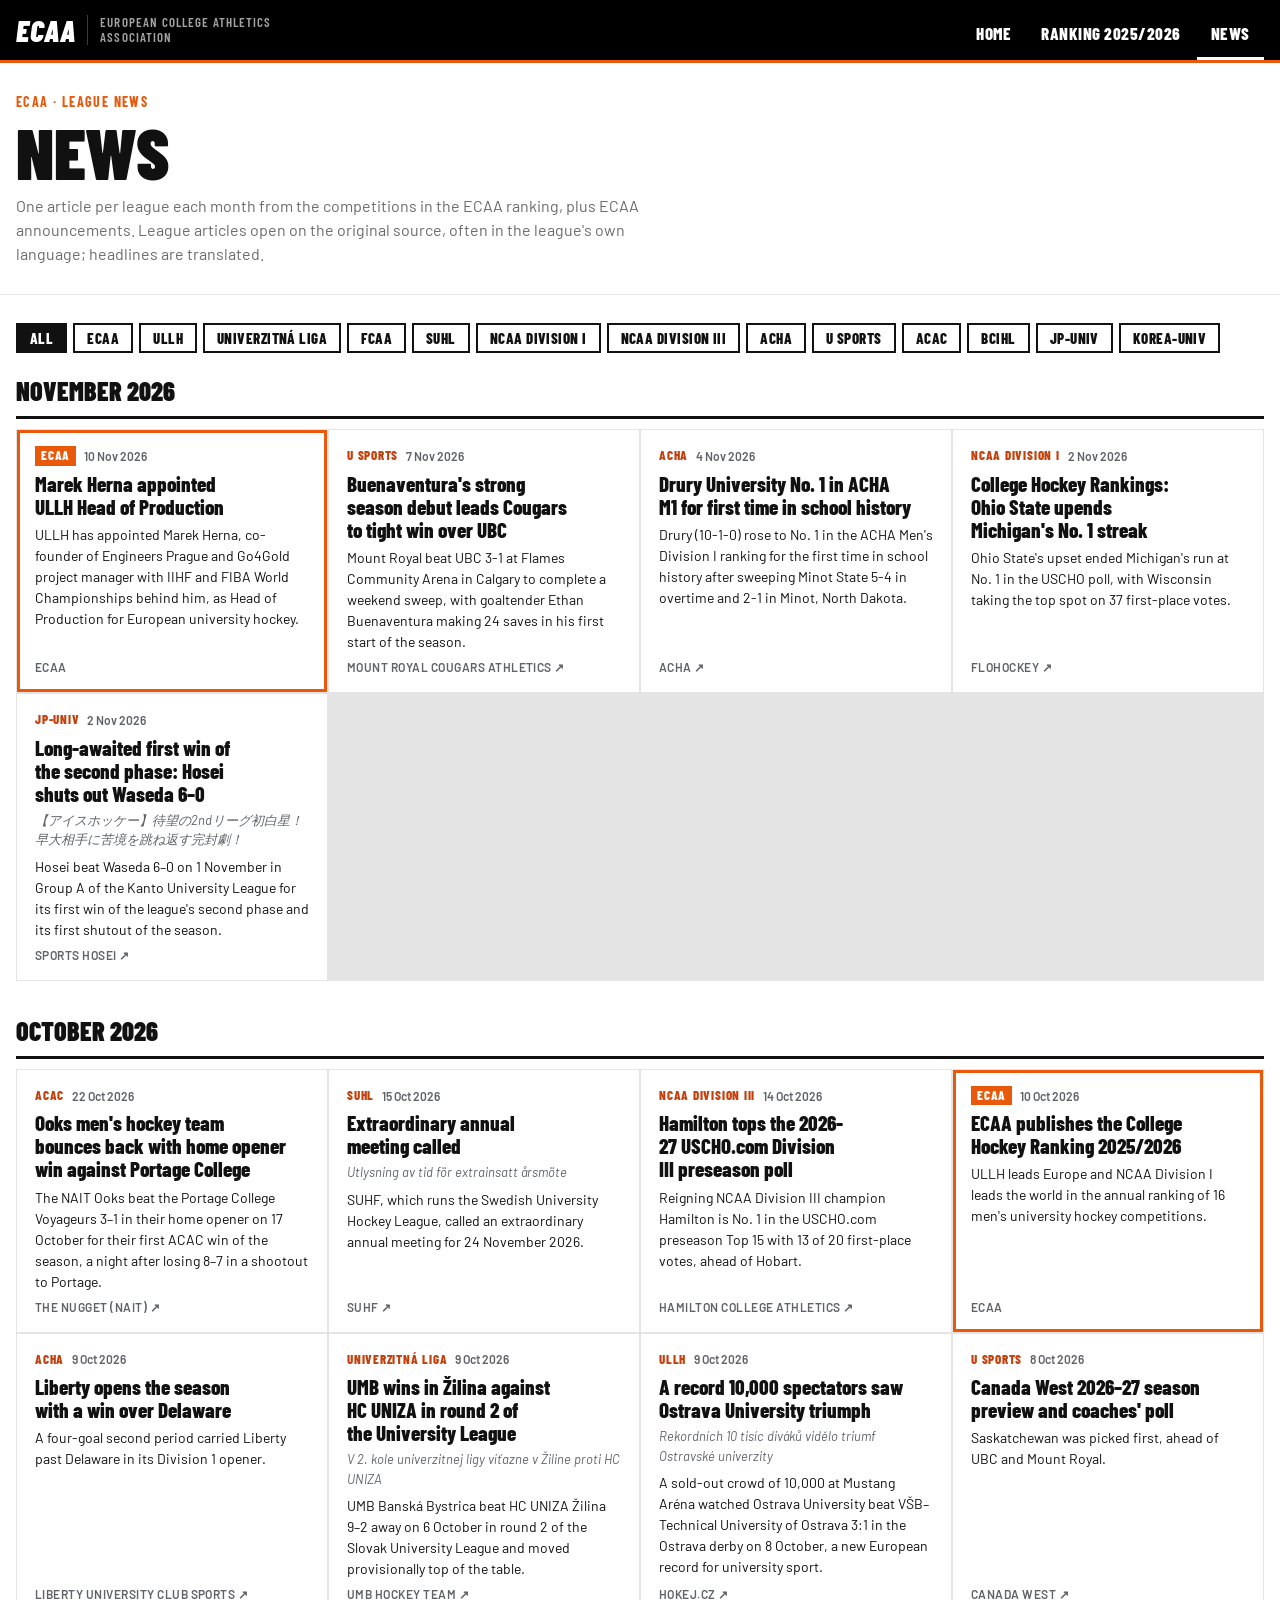
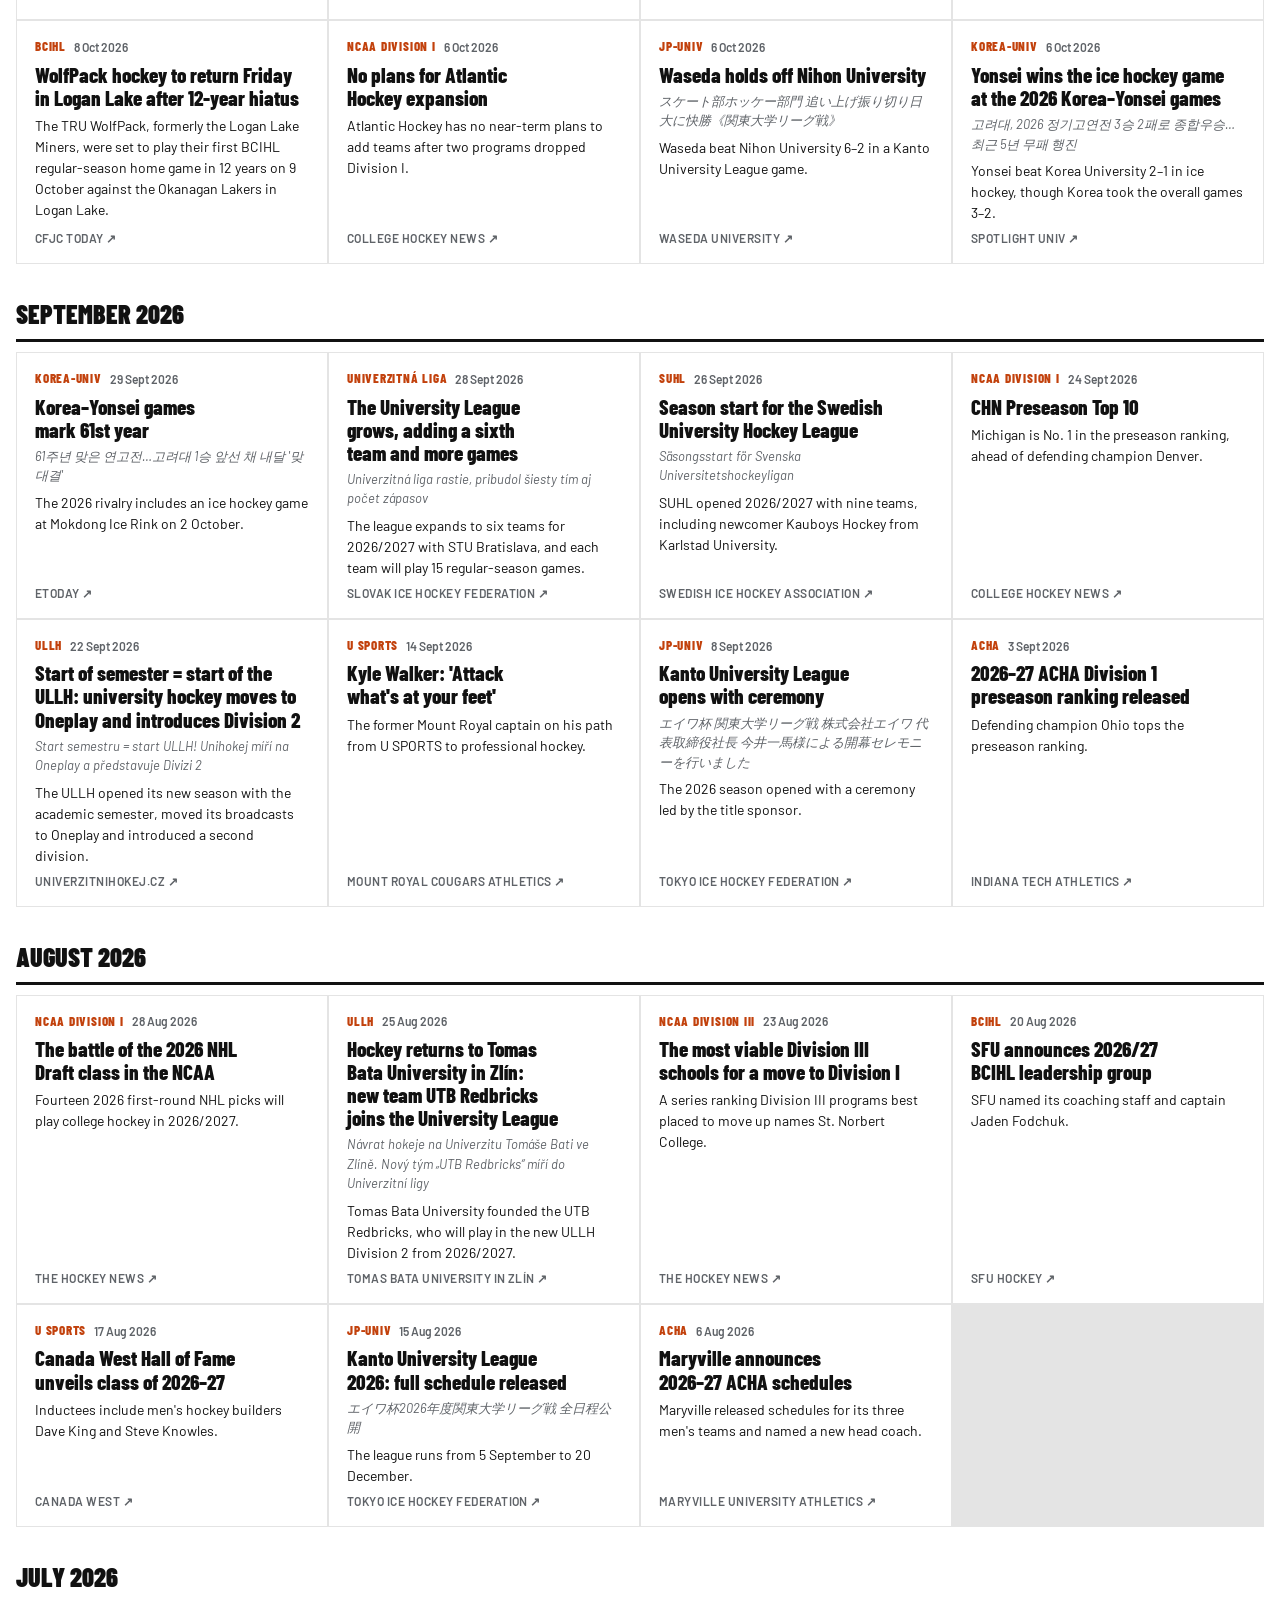
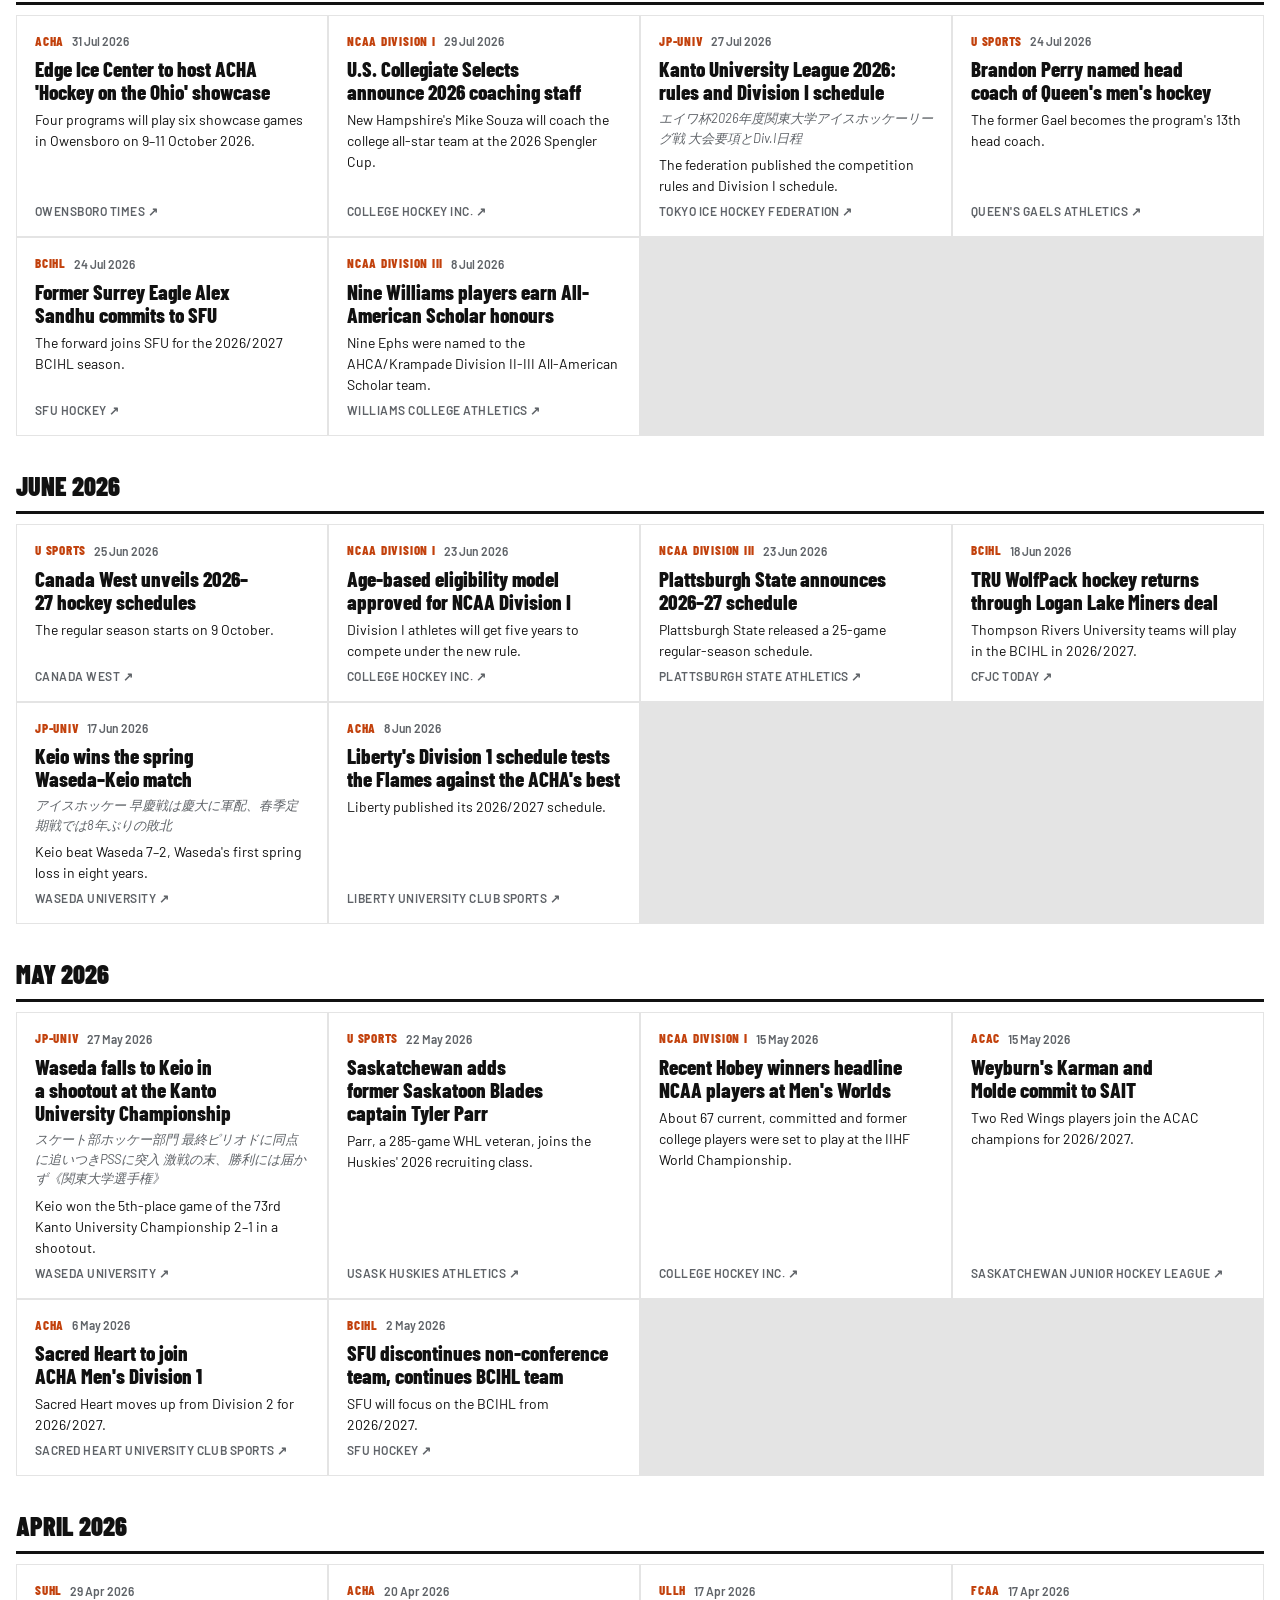
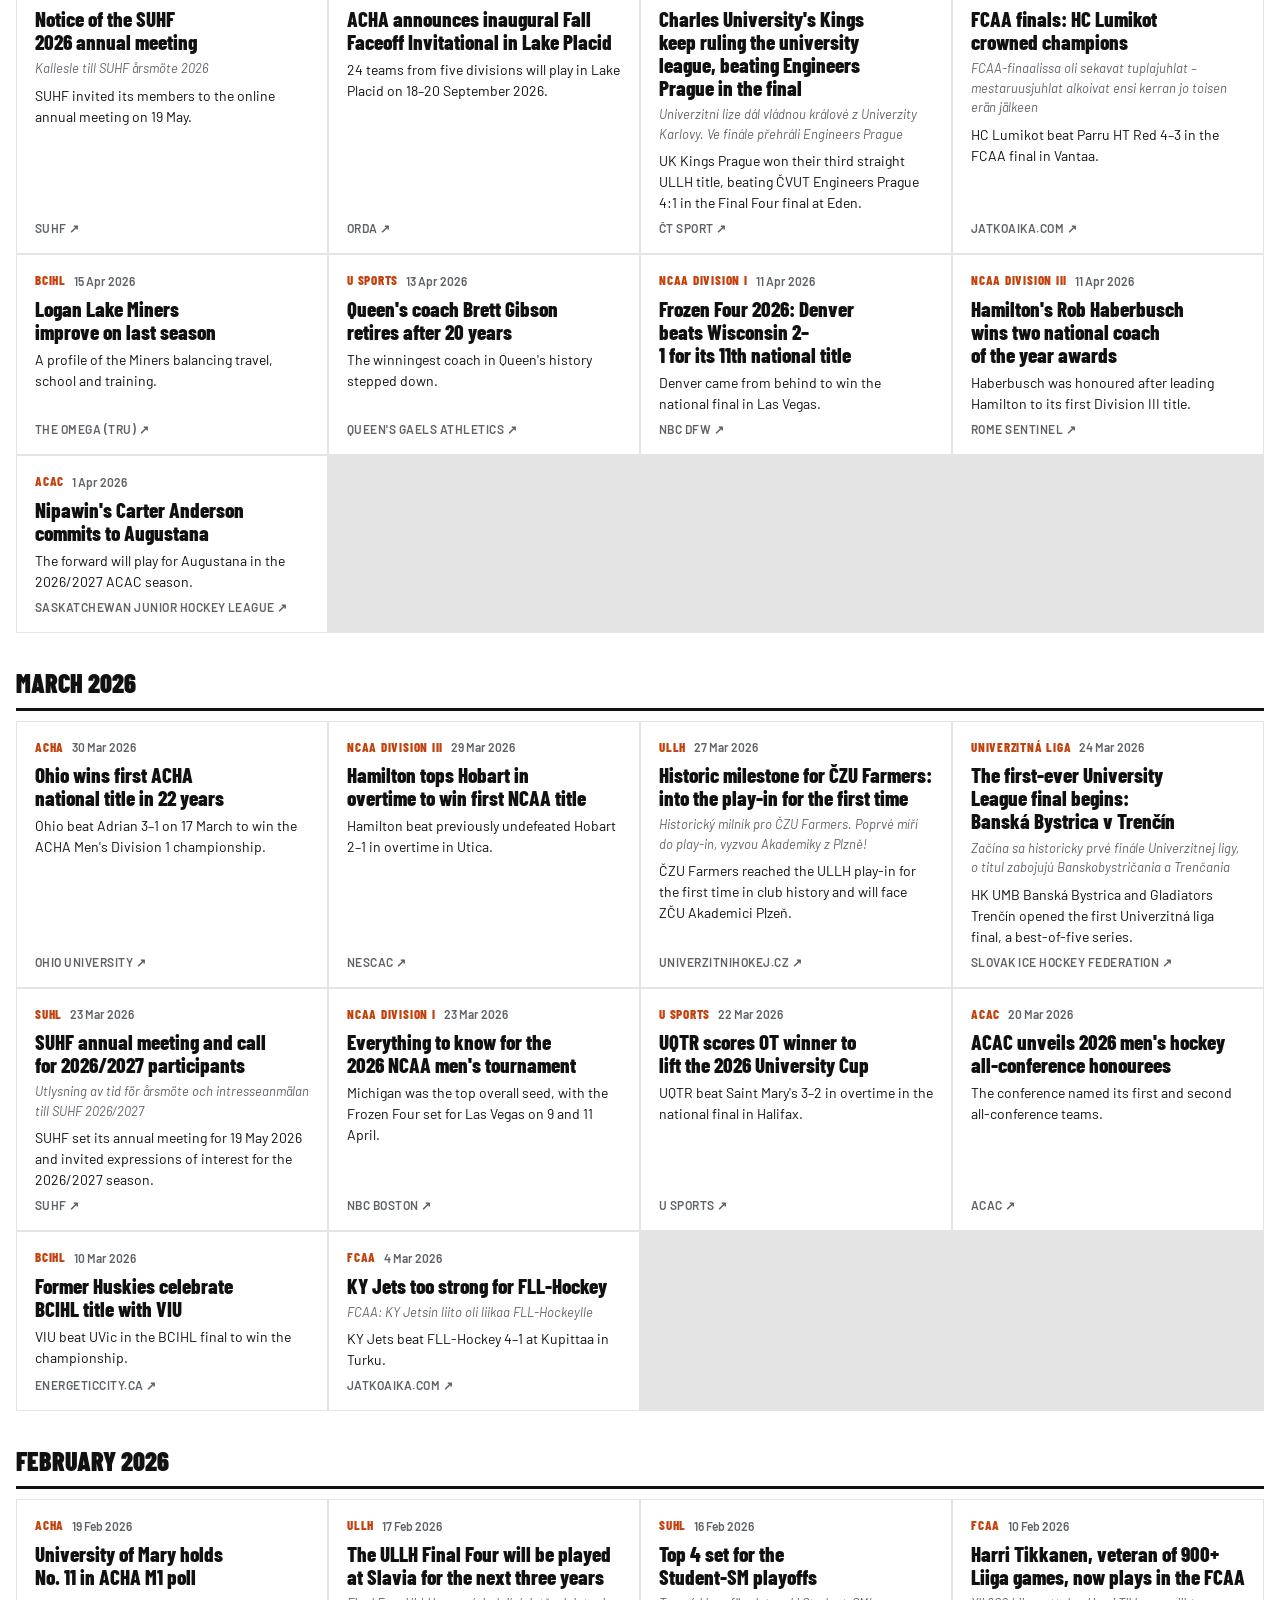
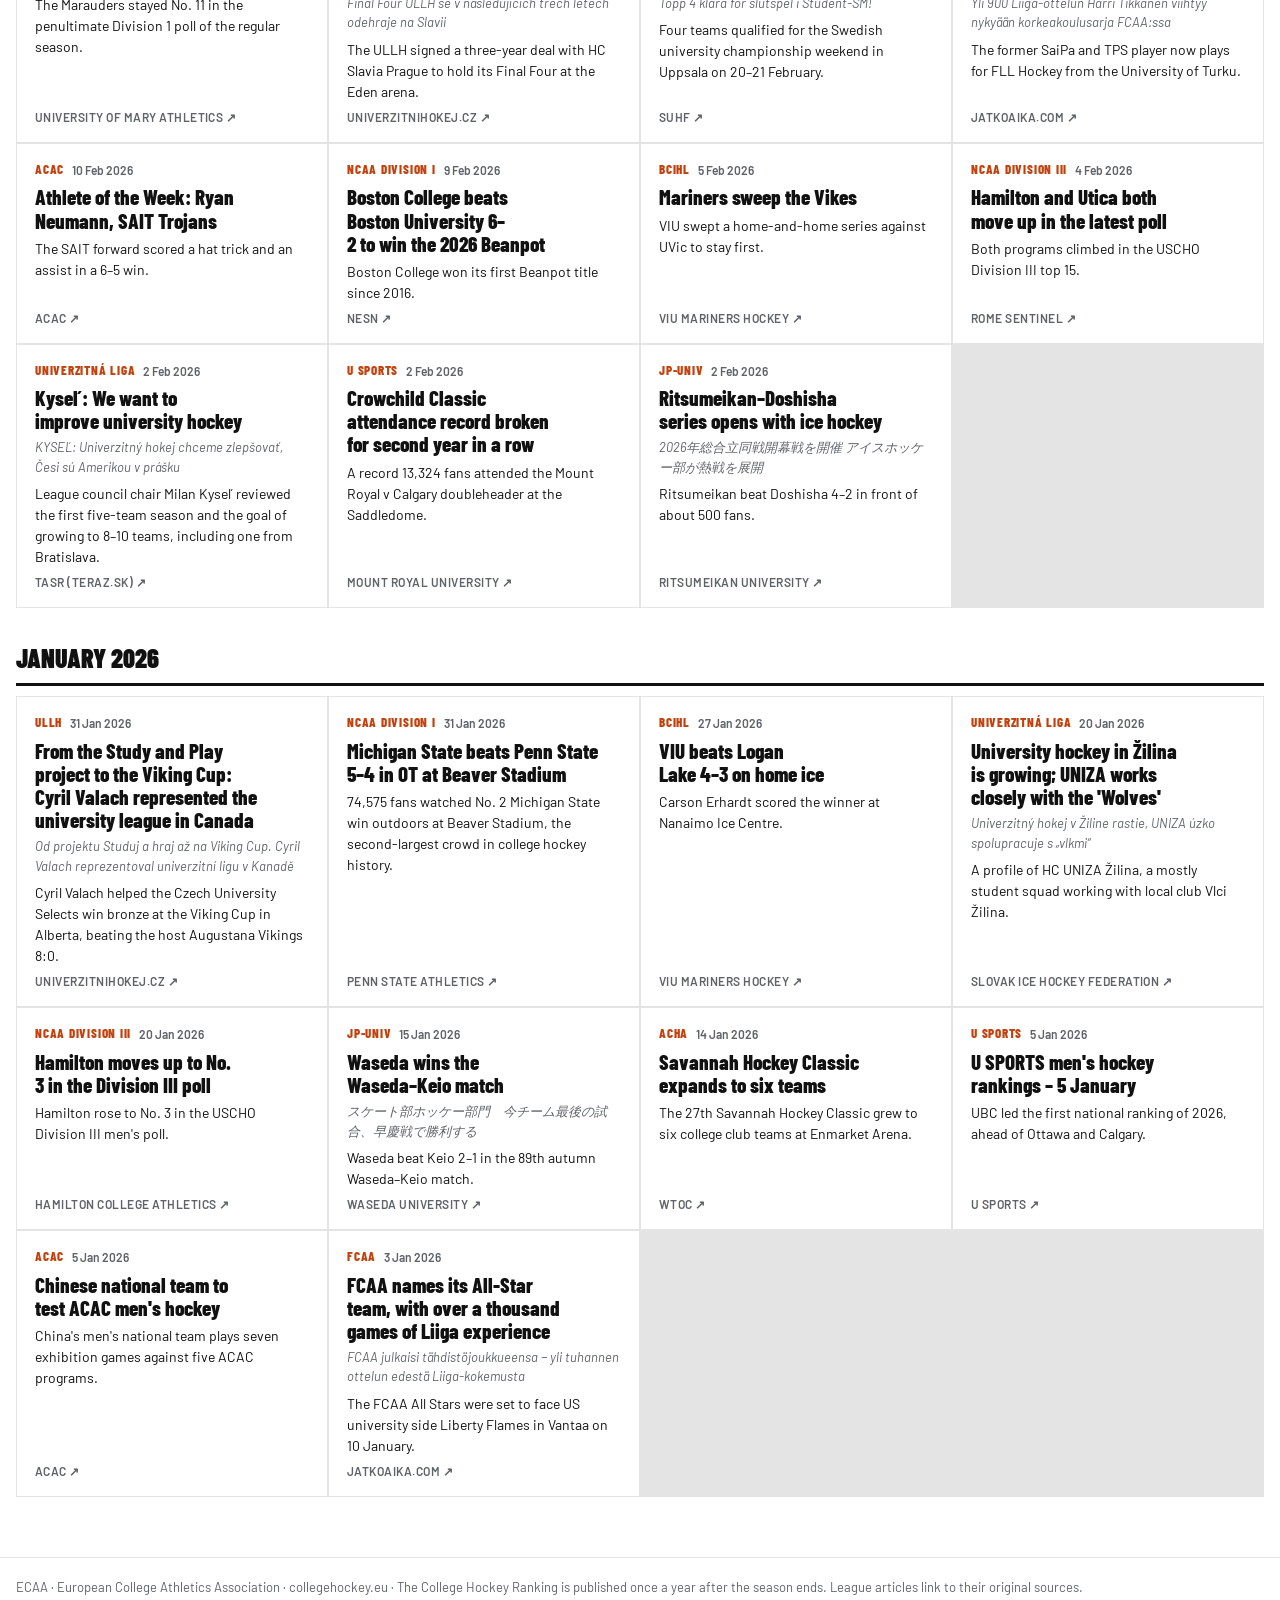
==== news/index.html @ a3e4ba49 "Herna article: career and projects from his portfolio Co-Authored-By: Claude Opus 5.5 <noreply@anthr" ====
<!doctype html>
<html lang="en">
<head>
<meta charset="utf-8">
<meta name="viewport" content="width=device-width, initial-scale=1, viewport-fit=cover">
<title>News – ECAA</title>
<meta name="description" content="News from men's university ice hockey leagues around the world and announcements from ECAA.">
<meta property="og:title" content="News – ECAA">
<meta property="og:description" content="News from men's university ice hockey leagues around the world and announcements from ECAA.">
<meta property="og:type" content="website">
<meta property="og:site_name" content="ECAA – European College Athletics Association">
<link rel="preconnect" href="https://fonts.googleapis.com">
<link rel="preconnect" href="https://fonts.gstatic.com" crossorigin>
<link rel="stylesheet" href="https://fonts.googleapis.com/css2?family=Barlow+Condensed:wght@500;600;700;800;900&family=Barlow:wght@400;500;600;700&display=swap">
<link rel="stylesheet" href="../assets/styles.css?v=20261110j">
</head>
<body>
<div class="sitebar">
  <div class="wrap topbar">
      <a class="brand" href="../"><b>ECAA</b><span>European College Athletics Association</span></a>
      <nav class="main" aria-label="Main"><a href="../">Home</a><a href="../ranking/2025-2026/">Ranking 2025/2026</a><a href="../news/" aria-current="page">News</a></nav>
    </div>
</div>
<header class="board">
  <div class="wrap">
    <div class="hero">
      <div class="eyebrow">ECAA · League news</div>
      <h1>News</h1>
      <p class="lede">One article per league each month from the competitions in the ECAA ranking, plus ECAA announcements. League articles open on the original source, often in the league's own language; headlines are translated.</p>
    </div>
  </div>
</header>
<main class="wrap">
  <section aria-label="News feed">
    <div class="chips" id="chips" role="group" aria-label="Filter by league"></div>
    <div id="feed" data-group="month" data-base="../"></div>
  </section>
</main>
<footer class="wrap">ECAA · European College Athletics Association · collegehockey.eu · The College Hockey Ranking is published once a year after the season ends. League articles link to their original sources.</footer>

<script src="../data/news.js?v=20261110j"></script>
<script src="../assets/news.js?v=20261110j"></script>
</body>
</html>
---- assets/styles.css ----
/* White site (light only, by choice). Layout: pro-league sports site — black top bar, white title band and page, standings-style tables, sharp edges.
   ECAA identity: black, white and one accent (orange). */
:root{
  --page:#ffffff; --surface:#ffffff; --ink:#111111; --muted:#5f6368; --line:#e4e4e4; --line-strong:#111111;
  --bar:#000000; --bar-ink:#ffffff; --band:#ffffff; --band-ink:#111111; --band-muted:#6b6b6b;
  --tile:#111111; --tile-ink:#ffffff; --tile-muted:#a3a3a3; --brand-muted:#a3a3a3;
  --head:#f3f3f3; --accent:#e8590c; --accent-ink:#ffffff; --accent-text:#c2410c;
  --orange:#e8590c; --orange-ink:#ffffff;
  --gold:#b8860b; --silver:#7c8590; --bronze:#9a5b2c; --miss:#b42318;
  --est-bg:#fff1e6; --est-ink:#9a3412;
  --f-display:"Barlow Condensed","Arial Narrow",Arial,sans-serif;
  --f-body:"Barlow","Helvetica Neue",Arial,sans-serif;
  color-scheme:light;
}

*{box-sizing:border-box}
html{-webkit-text-size-adjust:100%}
body{margin:0;background:var(--page);color:var(--ink);font-family:var(--f-body);font-size:16px;line-height:1.5}
img{max-width:100%}
[hidden]{display:none!important}
a{color:var(--accent-text)}
.wrap{max-width:1280px;margin:0 auto;padding-inline:16px}
a:focus-visible,.tab:focus-visible,button:focus-visible,summary:focus-visible{outline:3px solid var(--accent);outline-offset:2px}

/* Top bar */
.sitebar{background:var(--bar);color:var(--bar-ink);position:sticky;top:env(safe-area-inset-top,0px);z-index:10;border-bottom:3px solid var(--accent)}
.topbar{display:flex;justify-content:space-between;align-items:center;gap:8px 24px;flex-wrap:wrap;min-height:60px;padding-block:8px}
.brand{color:var(--bar-ink);text-decoration:none;display:flex;align-items:center;gap:12px}
.brand b{font-family:var(--f-display);font-weight:900;font-size:30px;letter-spacing:.02em;line-height:1;font-style:italic}
.brand span{font-family:var(--f-display);font-weight:600;font-size:13px;letter-spacing:.08em;text-transform:uppercase;color:var(--brand-muted);border-left:1px solid #3a3a3a;padding-left:12px;line-height:1.15;max-width:200px}
nav.main{display:flex;gap:2px;flex-wrap:wrap}
nav.main a{color:var(--bar-ink);text-decoration:none;font-family:var(--f-display);font-weight:800;font-size:17px;text-transform:uppercase;letter-spacing:.03em;padding:10px 14px;border-bottom:3px solid transparent;margin-bottom:-11px}
nav.main a:hover{color:var(--accent)}
nav.main a[aria-current="page"]{border-bottom-color:var(--bar-ink)}

/* Title band */
header.board{background:var(--band);color:var(--band-ink);border-bottom:1px solid var(--line)}
.hero{padding-block:28px 0}
.eyebrow{font-family:var(--f-display);font-weight:700;font-size:14px;letter-spacing:.1em;text-transform:uppercase;color:var(--accent)}
h1{font-family:var(--f-display);font-weight:900;font-size:clamp(38px,6.5vw,72px);line-height:.92;margin:6px 0 10px;text-transform:uppercase;letter-spacing:-.005em;text-wrap:balance}
h1 .season{color:var(--band-muted)}
.lede{max-width:70ch;color:var(--band-muted);margin:0 0 22px;font-size:16px}
.hero > .lede:last-child{margin-bottom:28px}
.tabs{display:flex;gap:0;flex-wrap:wrap;margin-top:4px}
.tab{font-family:var(--f-display);font-weight:800;font-size:18px;text-transform:uppercase;letter-spacing:.04em;background:transparent;color:var(--band-muted);border:0;padding:12px 22px;cursor:pointer;border-bottom:4px solid transparent}
.tab:hover{color:var(--band-ink)}
.tab[aria-selected="true"]{color:var(--band-ink);border-bottom-color:var(--accent)}

main{padding-block:28px 60px;display:grid;gap:40px}
main > *{min-width:0}
h2{font-family:var(--f-display);font-weight:900;font-size:28px;text-transform:uppercase;margin:0 0 12px;letter-spacing:.01em;line-height:1}
.sec-head{display:flex;justify-content:space-between;align-items:baseline;gap:12px;flex-wrap:wrap;margin-bottom:12px;border-bottom:3px solid var(--line-strong);padding-bottom:8px}
.sec-head h2{margin:0}
.more{font-family:var(--f-display);font-weight:800;text-transform:uppercase;letter-spacing:.04em;font-size:15px;text-decoration:none;color:var(--ink)}
.more:hover{color:var(--accent-text)}

/* Leaders (stat-leader tiles) */
.leaders{display:grid;grid-template-columns:repeat(auto-fit,minmax(260px,1fr));gap:16px}
.leader{background:var(--surface);border:1px solid var(--line);padding:18px 20px;min-width:0;position:relative}
.leader::before{content:"";position:absolute;left:0;top:0;bottom:0;width:6px;background:var(--accent)}
.leader .wl{font-family:var(--f-display);font-weight:800;font-size:14px;letter-spacing:.08em;text-transform:uppercase;color:var(--muted)}
.leader .wn{font-family:var(--f-display);font-weight:900;font-size:clamp(34px,5vw,48px);text-transform:uppercase;line-height:1;margin-top:6px}
.leader .ws{color:var(--muted);margin-top:4px;font-weight:500}
.leader .ws b{font-family:var(--f-display);font-weight:900;font-size:26px;color:var(--ink)}
.leader ol{margin:12px 0 0;padding:10px 0 0 20px;border-top:1px solid var(--line);color:var(--muted);font-size:14px;font-weight:500}
.leader ol b{color:var(--ink);font-weight:700}

/* Records */
.records{display:grid;grid-template-columns:repeat(auto-fit,minmax(280px,1fr));gap:2px}
.record{background:var(--tile);color:var(--tile-ink);padding:20px 22px;min-width:0;border-top:6px solid var(--accent)}
.record.world{border-top-color:var(--tile)}
.record .wl{font-family:var(--f-display);font-weight:800;font-size:14px;letter-spacing:.08em;text-transform:uppercase;color:var(--tile-muted)}
.record .num{display:flex;flex-wrap:wrap;align-items:baseline;gap:0 10px;font-family:var(--f-display);font-weight:900;font-size:clamp(52px,8vw,76px);line-height:.95;margin:6px 0 8px;font-variant-numeric:tabular-nums}
.record .num small{font-size:.32em;font-weight:800;letter-spacing:.06em;text-transform:uppercase;color:var(--tile-muted)}
.record p{margin:0;font-size:15px}
.record .src{font-size:13px;color:var(--tile-muted);margin-top:10px}
.record .src a{color:var(--tile-ink)}

/* Standings table */
.scroll{overflow-x:auto;background:var(--surface);border:1px solid var(--line)}
table{border-collapse:collapse;width:100%;font-variant-numeric:tabular-nums}
th,td{padding:11px 12px;text-align:left;border-bottom:1px solid var(--line);vertical-align:middle;white-space:nowrap}
thead th{background:var(--head);font-family:var(--f-display);font-size:13px;letter-spacing:.06em;text-transform:uppercase;color:var(--ink);font-weight:800;border-bottom:2px solid var(--line-strong)}
tbody tr:hover{background:var(--head)}
tr:last-child td{border-bottom:0}
.rank{font-family:var(--f-display);font-weight:900;font-size:24px;width:52px;text-align:center}
.r1,.r2,.r3{color:var(--ink)}
tbody tr:first-child .rank{color:var(--accent-text)}
.lg{font-weight:700;font-size:16px}
.ct{color:var(--muted);font-size:13px}
.total{min-width:90px}
.tot-row{display:flex;align-items:center;gap:10px}
.tot-num{font-family:var(--f-display);font-weight:900;font-size:24px;min-width:48px}
.bar{display:none}
.sub{font-size:14px;text-align:right;font-weight:600}
.sub small{display:block;color:var(--muted);font-size:12px;font-weight:500}
.est{color:var(--est-ink);background:var(--est-bg);padding:0 3px;margin-right:2px;font-weight:700}
.miss{color:var(--miss);font-weight:700}
.foot{color:var(--muted);font-size:13px;margin:10px 0 0;max-width:90ch}

/* Methodology */
.method{display:grid;grid-template-columns:repeat(auto-fit,minmax(260px,1fr));gap:24px}
.method > div{min-width:0}
.method p{max-width:65ch;margin-top:0}
.crit{list-style:none;padding:0;margin:0;display:grid}
.crit li{display:flex;justify-content:space-between;gap:12px;border-bottom:1px solid var(--line);padding:8px 0;font-weight:600}
.crit b{font-family:var(--f-display);font-weight:900;font-size:18px}
.scale{list-style:none;padding:0;margin:0;display:grid;gap:6px}
.scale li{display:grid;grid-template-columns:28px 1fr;gap:8px}
.scale span{font-family:var(--f-display);font-weight:900;font-size:20px;color:var(--accent-text)}
.srcs{display:grid;grid-template-columns:repeat(auto-fit,minmax(320px,1fr));gap:2px;background:var(--line);border:1px solid var(--line)}
details.src{background:var(--surface);padding:12px 14px;min-width:0}
details.src summary{cursor:pointer;font-family:var(--f-display);font-weight:800;font-size:18px;text-transform:uppercase}
details.src summary span{color:var(--muted);font-family:var(--f-body);font-weight:500;font-size:13px;text-transform:none}
details.src p{font-size:14px;margin:8px 0;overflow-wrap:anywhere}
details.src ul{font-size:13px;margin:6px 0 0;padding-left:18px;overflow-wrap:anywhere}

/* News cards (news page) */
.chips{display:flex;gap:6px;flex-wrap:wrap;margin-bottom:18px}
.chip{font-family:var(--f-display);font-size:15px;font-weight:800;text-transform:uppercase;letter-spacing:.03em;border:2px solid var(--line-strong);background:var(--surface);color:var(--ink);padding:4px 12px;cursor:pointer}
.chip[aria-pressed="true"]{background:var(--line-strong);color:var(--surface)}
.feed{display:grid;grid-template-columns:repeat(auto-fill,minmax(300px,1fr));gap:2px;background:var(--line);border:1px solid var(--line)}
.item{background:var(--surface);padding:16px 18px;display:flex;flex-direction:column;gap:6px;min-width:0}
.item.ecaa{box-shadow:inset 0 0 0 3px var(--orange)}
.meta{display:flex;gap:8px;align-items:center;flex-wrap:wrap;font-size:12px;color:var(--muted);font-weight:600}
.tag{font-family:var(--f-display);font-weight:800;font-size:13px;letter-spacing:.06em;text-transform:uppercase;color:var(--accent-text)}
.item.ecaa .tag{background:var(--orange);color:var(--orange-ink);padding:0 6px}
.item h3{font-family:var(--f-display);font-weight:800;font-size:21px;line-height:1.1;margin:0;text-wrap:balance}
.item h3 a{color:var(--ink);text-decoration:none}
.item h3 a:hover{text-decoration:underline}
.item .orig{font-size:13px;color:var(--muted);font-style:italic;margin:0;overflow-wrap:anywhere}
.item p{margin:0;font-size:14px}
.item .srcname{font-size:12px;color:var(--muted);margin-top:auto;font-weight:600;text-transform:uppercase;letter-spacing:.04em}
.month{font-family:var(--f-display);font-weight:900;font-size:26px;text-transform:uppercase;margin:30px 0 10px;border-bottom:3px solid var(--line-strong);padding-bottom:6px}
.month:first-of-type{margin-top:0}
.empty{color:var(--muted)}

/* Home layout: news sidebar left, ranking main */
.layout{display:grid;grid-template-columns:300px minmax(0,1fr);grid-template-areas:"side main";gap:36px;padding-block:28px 60px}
.layout > main{grid-area:main;padding-block:0;align-content:start}
.layout > .sidebar{grid-area:side;min-width:0;align-self:start;position:sticky;top:80px;max-height:calc(100vh - 96px);overflow-y:auto;padding-right:6px}
.layout th,.layout td{padding:10px 8px}
.sidebar h2{font-size:24px}
.featured{display:grid;gap:8px;background:var(--orange);color:var(--orange-ink);text-decoration:none;padding:18px 18px 16px;margin-bottom:26px}
.featured .fimg{display:block;width:calc(100% + 36px);margin:-18px -18px 6px;aspect-ratio:4/3;object-fit:cover;object-position:50% 30%;max-width:none}
.featured .fph{display:grid;place-items:center;background:#111;color:var(--orange);font-family:var(--f-display);font-weight:900;font-size:110px;line-height:1;letter-spacing:-.02em}
.featured .wl{font-family:var(--f-display);font-weight:800;font-size:13px;letter-spacing:.1em;text-transform:uppercase}
.featured .ft{font-family:var(--f-display);font-weight:900;font-size:30px;line-height:.98;text-transform:uppercase;text-wrap:balance}
.featured .fs{font-size:14px;font-weight:500}
.featured .fr{font-family:var(--f-display);font-weight:800;font-size:16px;text-transform:uppercase;letter-spacing:.04em;margin-top:4px}
.featured:hover .fr{text-decoration:underline}
.newslist{list-style:none;margin:0;padding:0;display:grid}
.newslist li{display:grid;gap:3px;padding:12px 0;border-bottom:1px solid var(--line)}
.newslist li:first-child{padding-top:2px}
.newslist .meta{order:-1}
.newslist a{color:var(--ink);text-decoration:none;font-family:var(--f-display);font-weight:800;font-size:19px;line-height:1.1}
.newslist a:hover{text-decoration:underline}
@media (max-width:900px){
  .layout{grid-template-columns:minmax(0,1fr);grid-template-areas:"main" "side"}
  .layout > .sidebar{position:static;max-height:none;overflow:visible;padding-right:0}
  .brand span{display:none}
}

/* Article */
.post-photo{margin:22px 0 8px}
.post-photo img{display:block;width:100%;max-width:520px;height:auto}
.post-photo figcaption{font-size:13px;color:var(--muted);margin-top:6px;font-weight:600}
article.post{max-width:72ch}
article.post h2{font-size:28px;margin-top:30px;border-bottom:3px solid var(--line-strong);padding-bottom:6px}
article.post p,article.post li{font-size:18px;line-height:1.6}
article.post .scroll{margin:10px 0}
article.post td.sub b{font-family:var(--f-display);font-weight:900;font-size:20px}
.byline{color:var(--muted);font-size:14px;font-weight:600;text-transform:uppercase;letter-spacing:.06em}

footer{color:var(--muted);font-size:13px;padding-block:20px 40px;border-top:1px solid var(--line)}
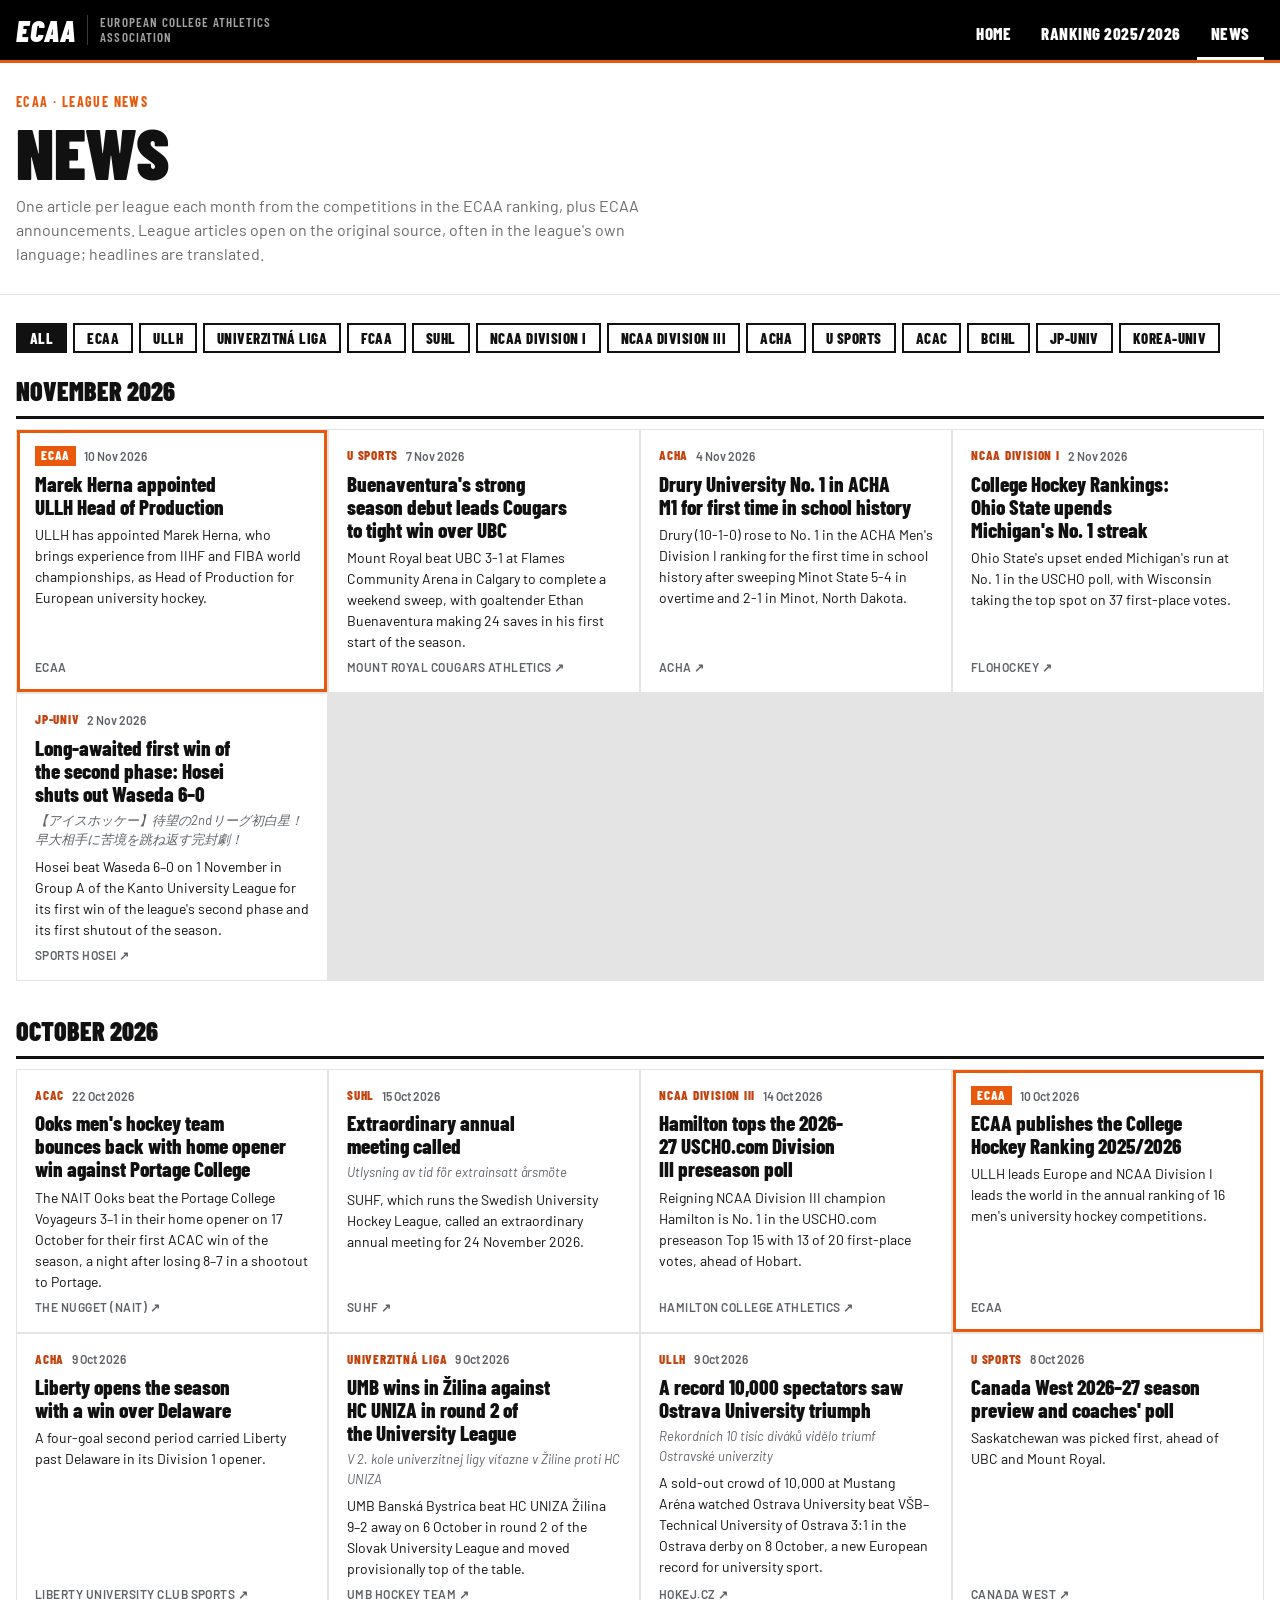
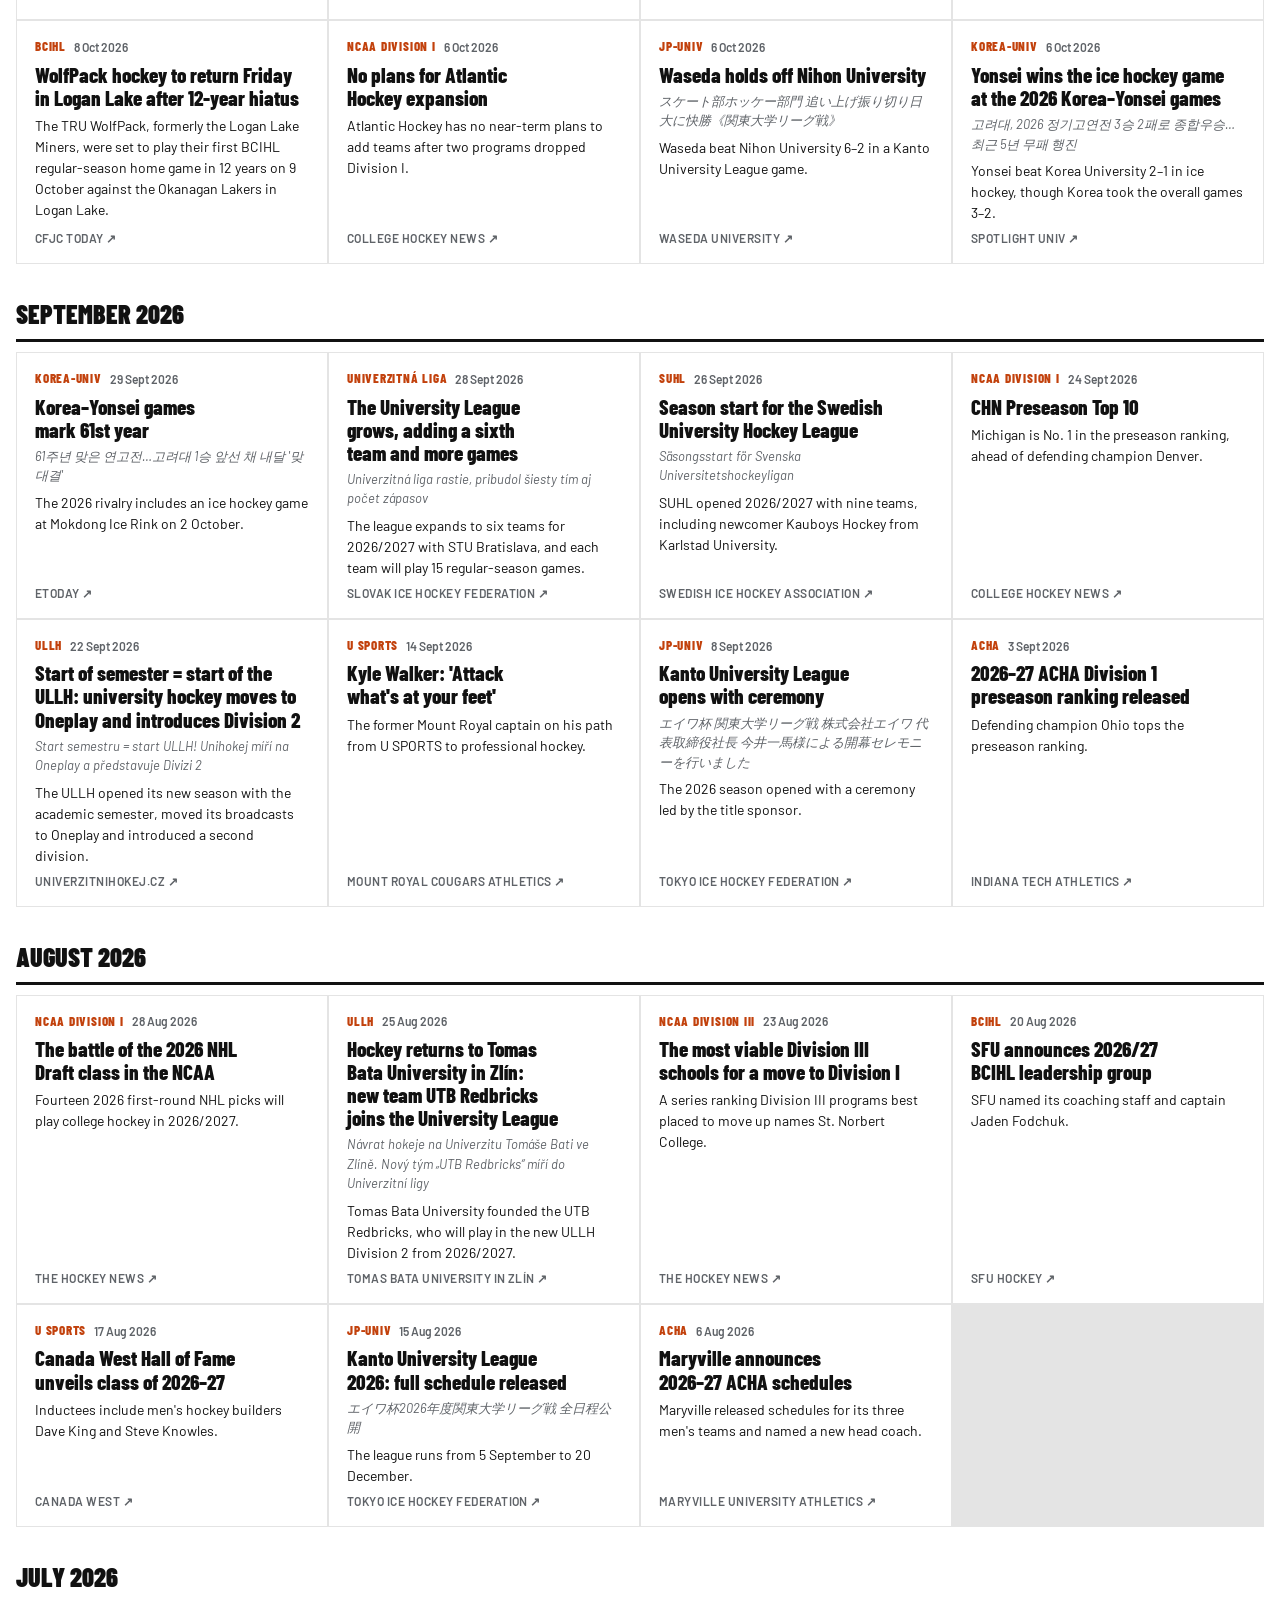
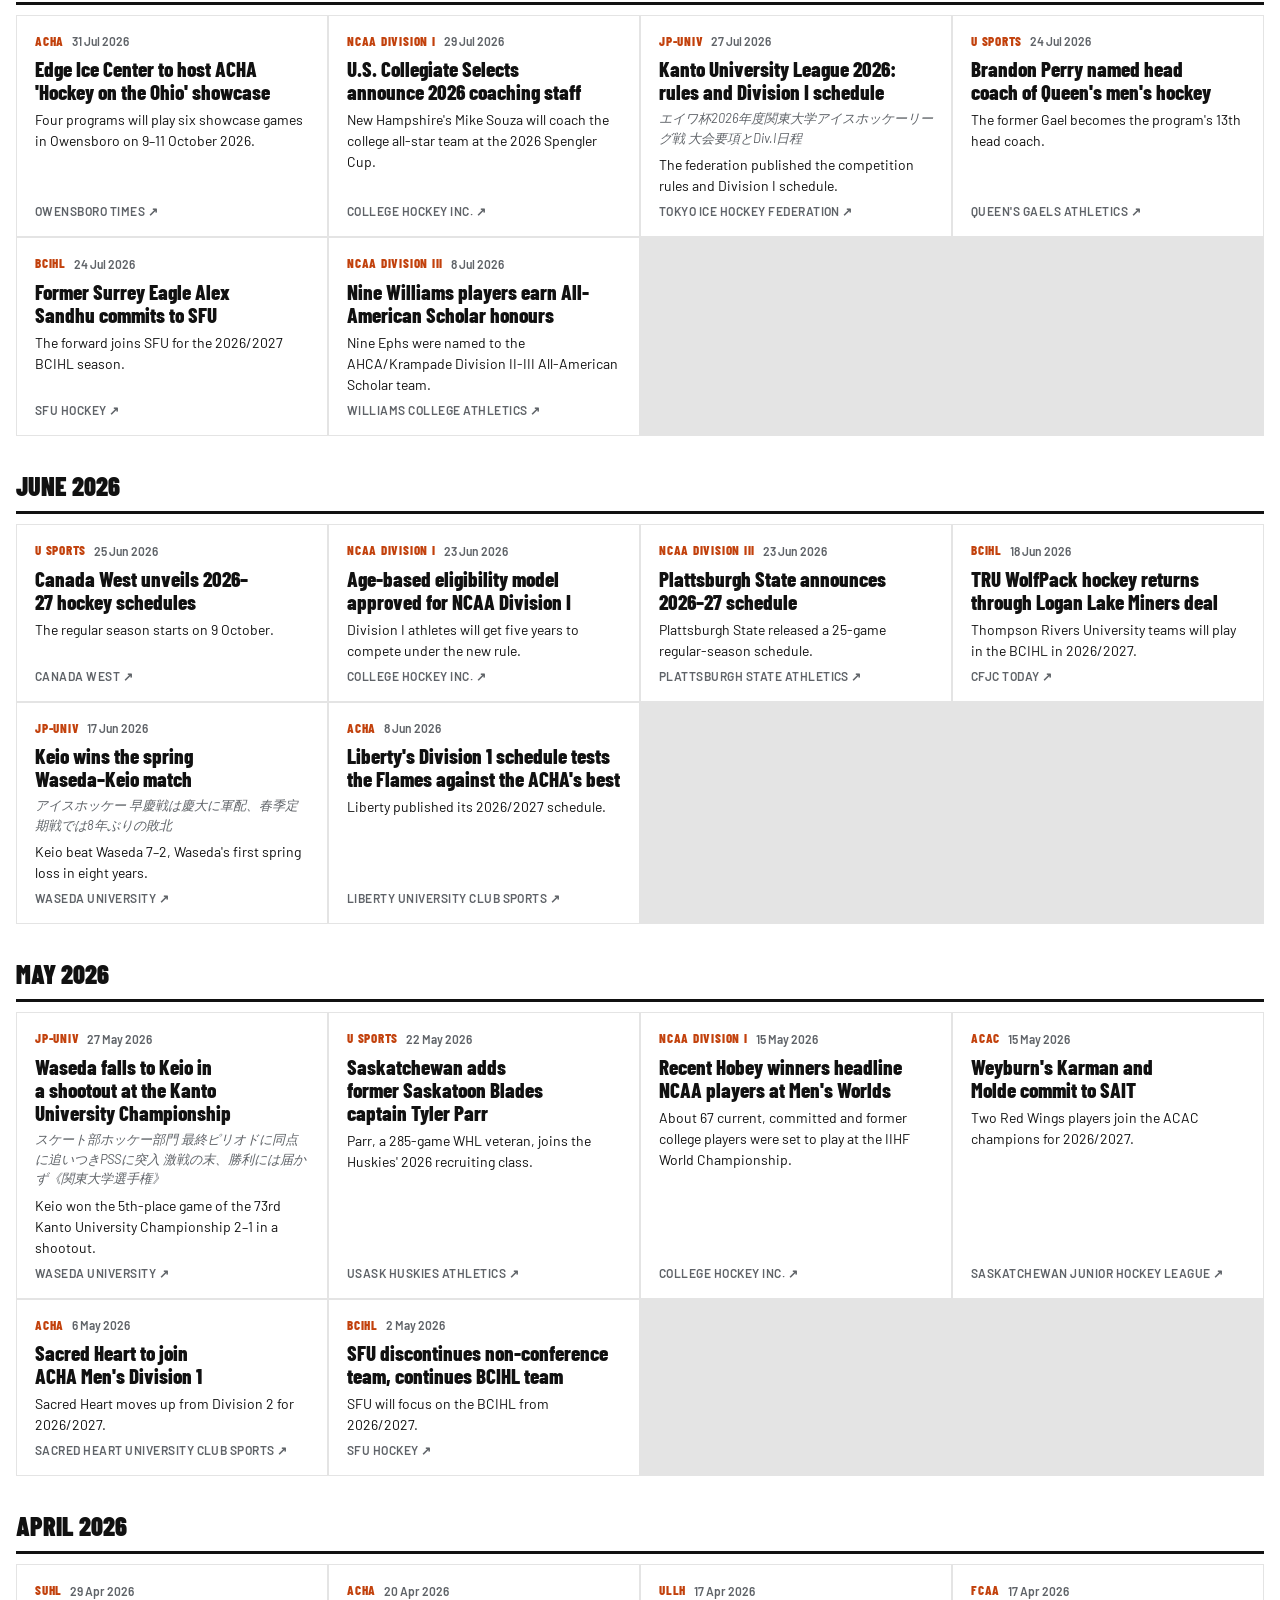
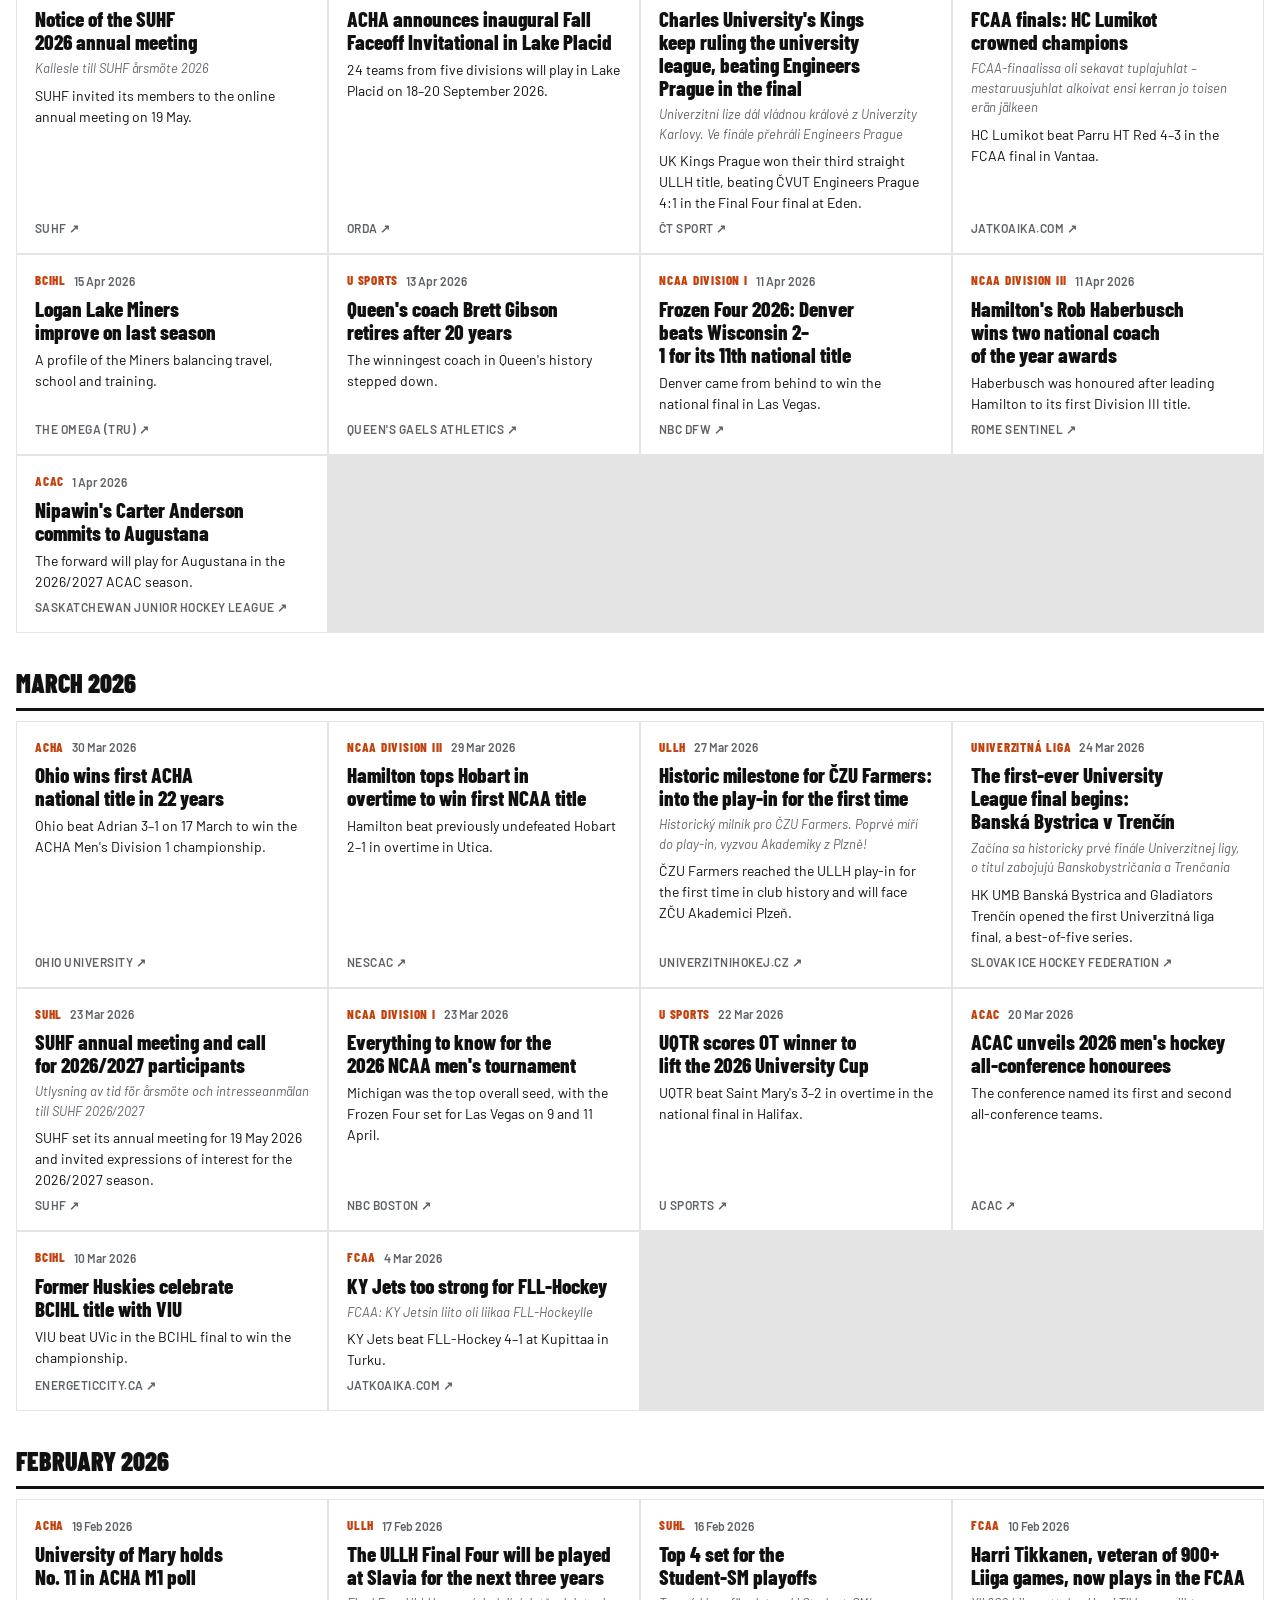
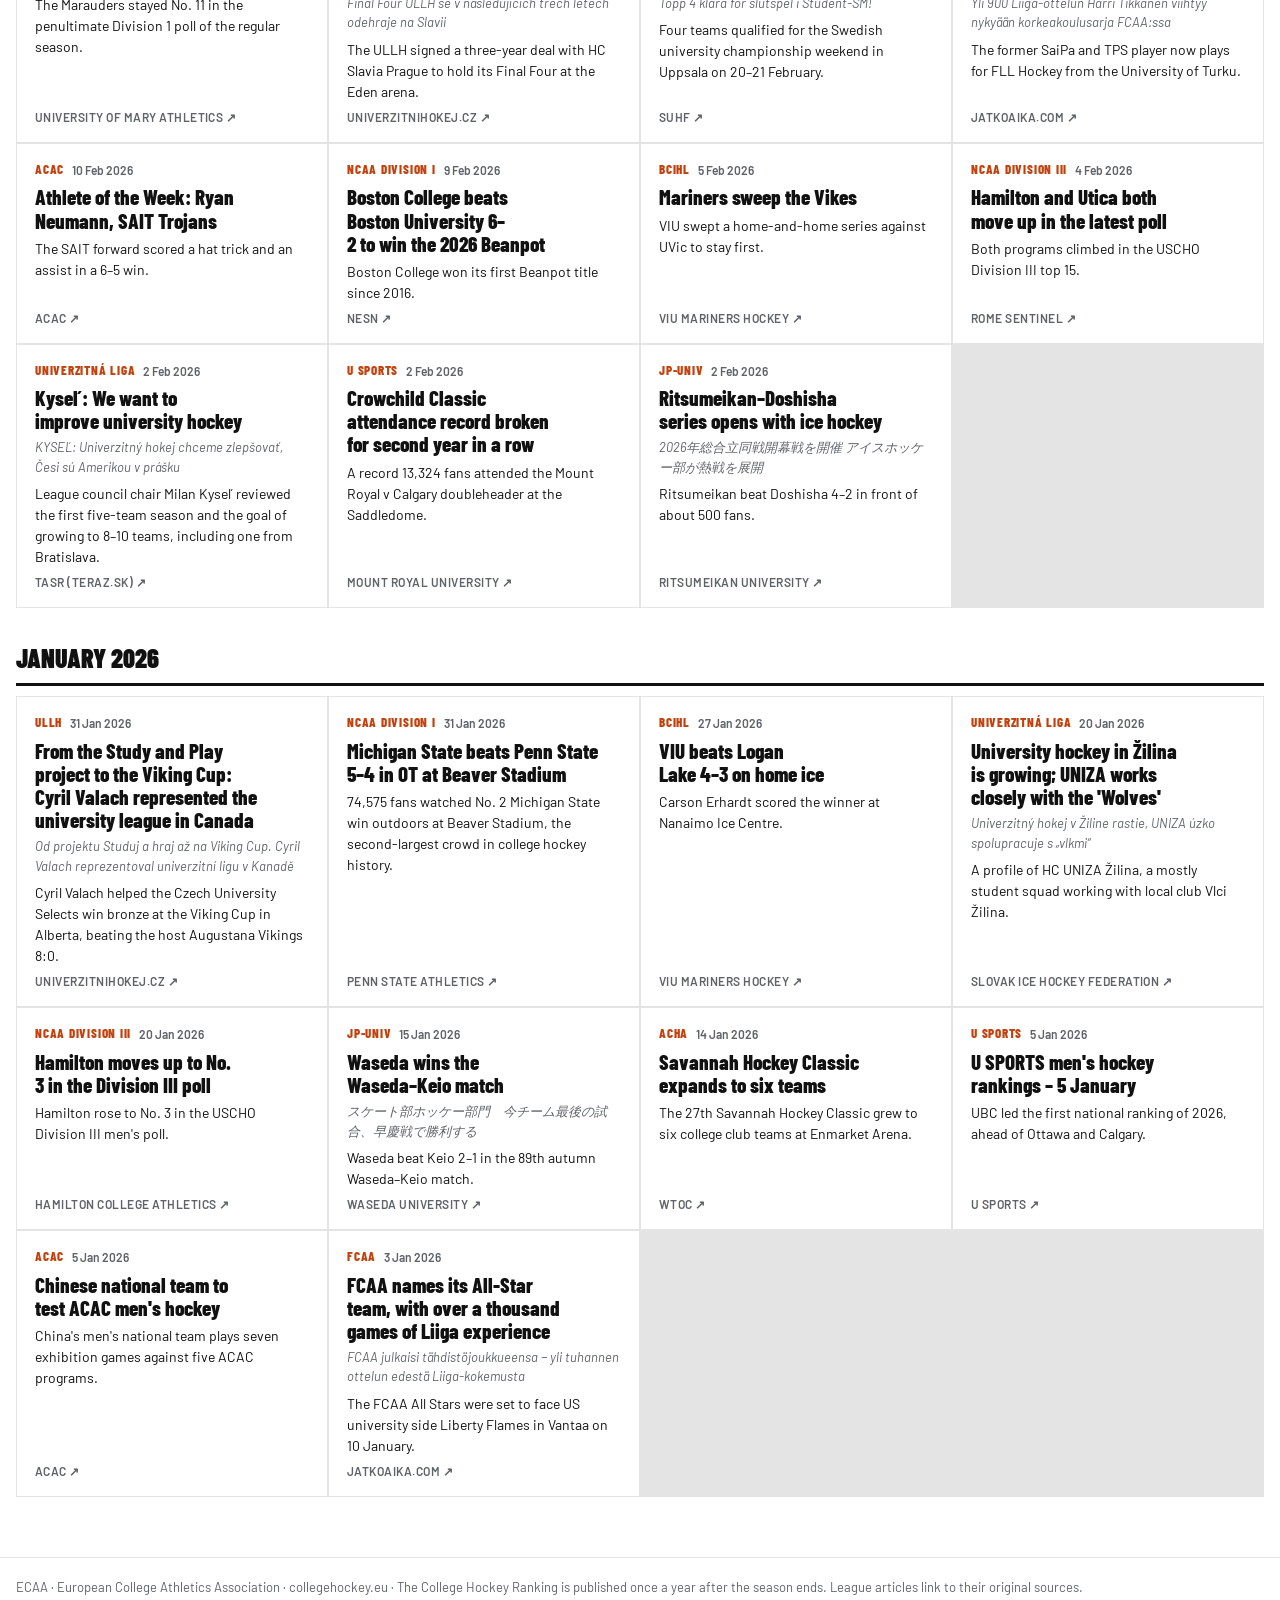
==== commit 831e4974: "Herna article: higher-level profile Co-Authored-By: Claude Opus 5.5 <noreply@anthropic.com> Claude-S" ====
--- a/news/index.html
+++ b/news/index.html
@@ -12,7 +12,7 @@
 <link rel="preconnect" href="https://fonts.googleapis.com">
 <link rel="preconnect" href="https://fonts.gstatic.com" crossorigin>
 <link rel="stylesheet" href="https://fonts.googleapis.com/css2?family=Barlow+Condensed:wght@500;600;700;800;900&family=Barlow:wght@400;500;600;700&display=swap">
-<link rel="stylesheet" href="../assets/styles.css?v=20261110j">
+<link rel="stylesheet" href="../assets/styles.css?v=20261110k">
 </head>
 <body>
 <div class="sitebar">
@@ -38,7 +38,7 @@
 </main>
 <footer class="wrap">ECAA · European College Athletics Association · collegehockey.eu · The College Hockey Ranking is published once a year after the season ends. League articles link to their original sources.</footer>
 
-<script src="../data/news.js?v=20261110j"></script>
-<script src="../assets/news.js?v=20261110j"></script>
+<script src="../data/news.js?v=20261110k"></script>
+<script src="../assets/news.js?v=20261110k"></script>
 </body>
 </html>
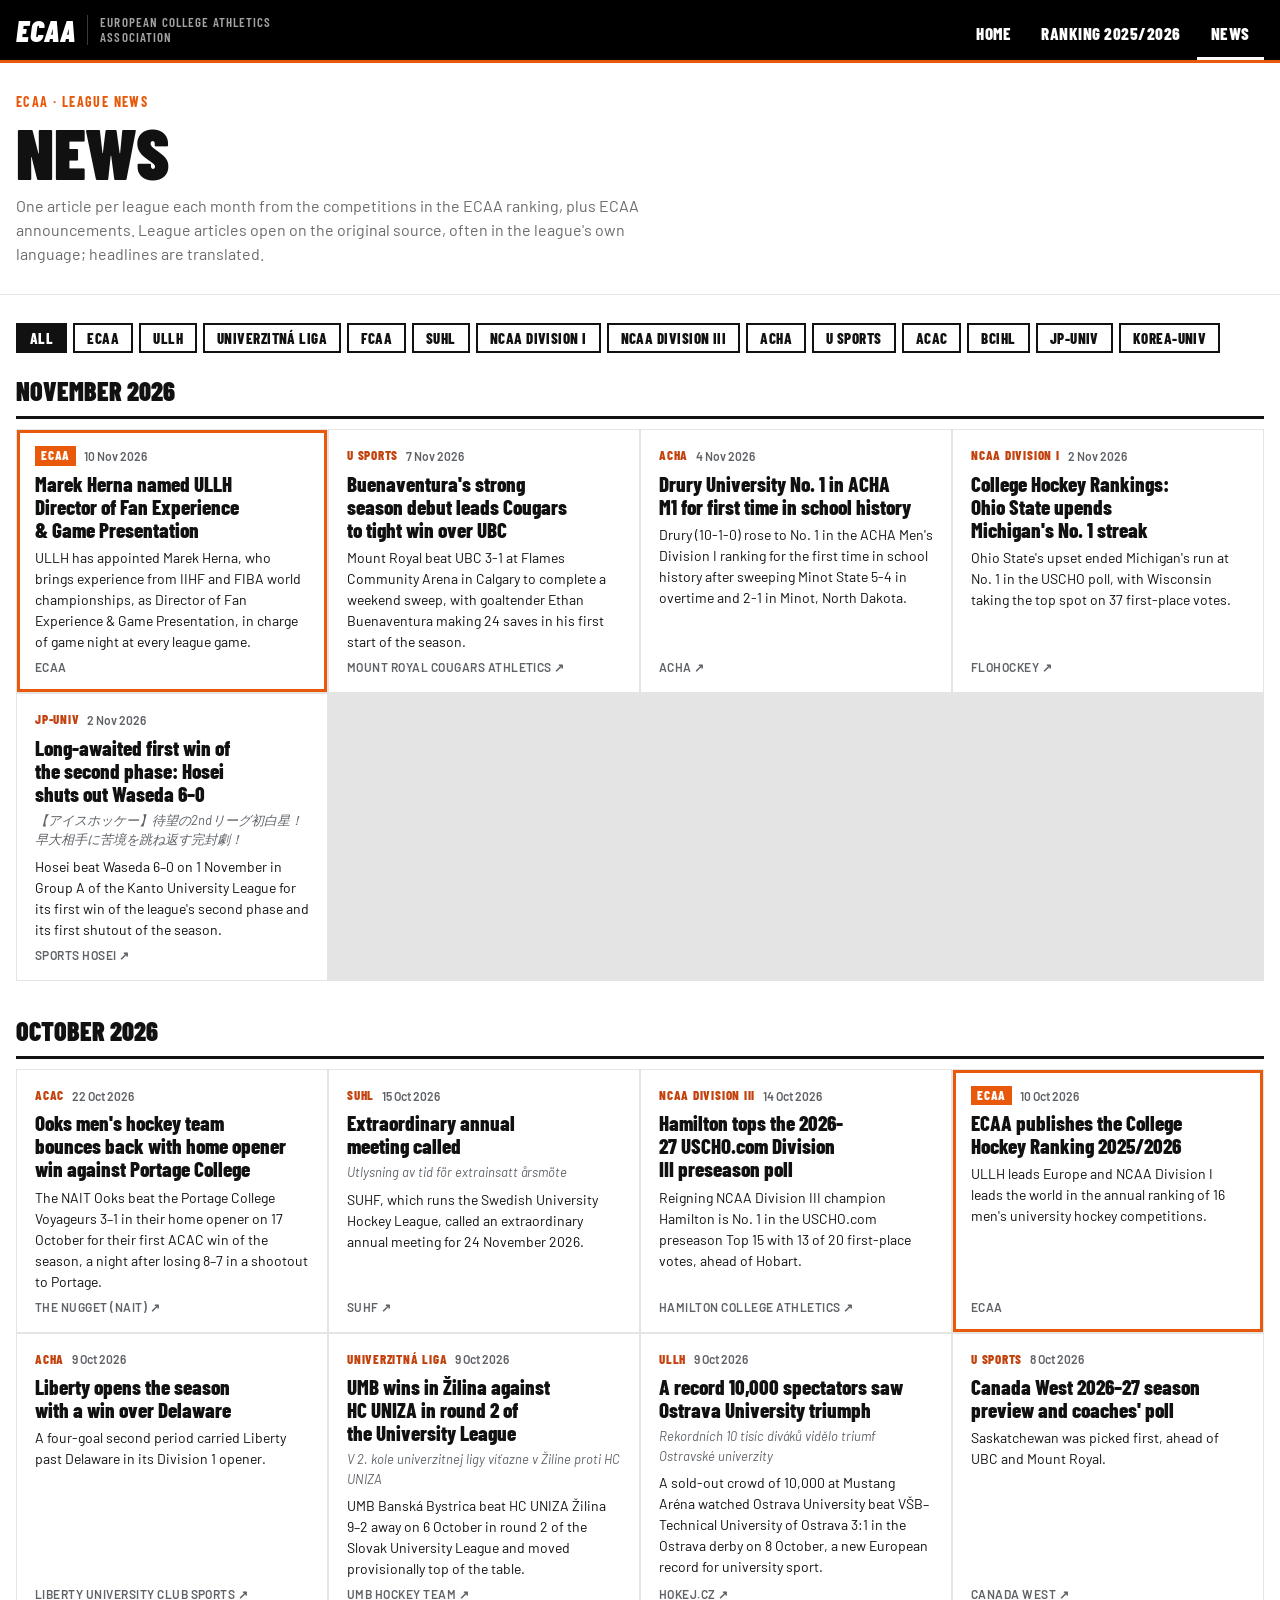
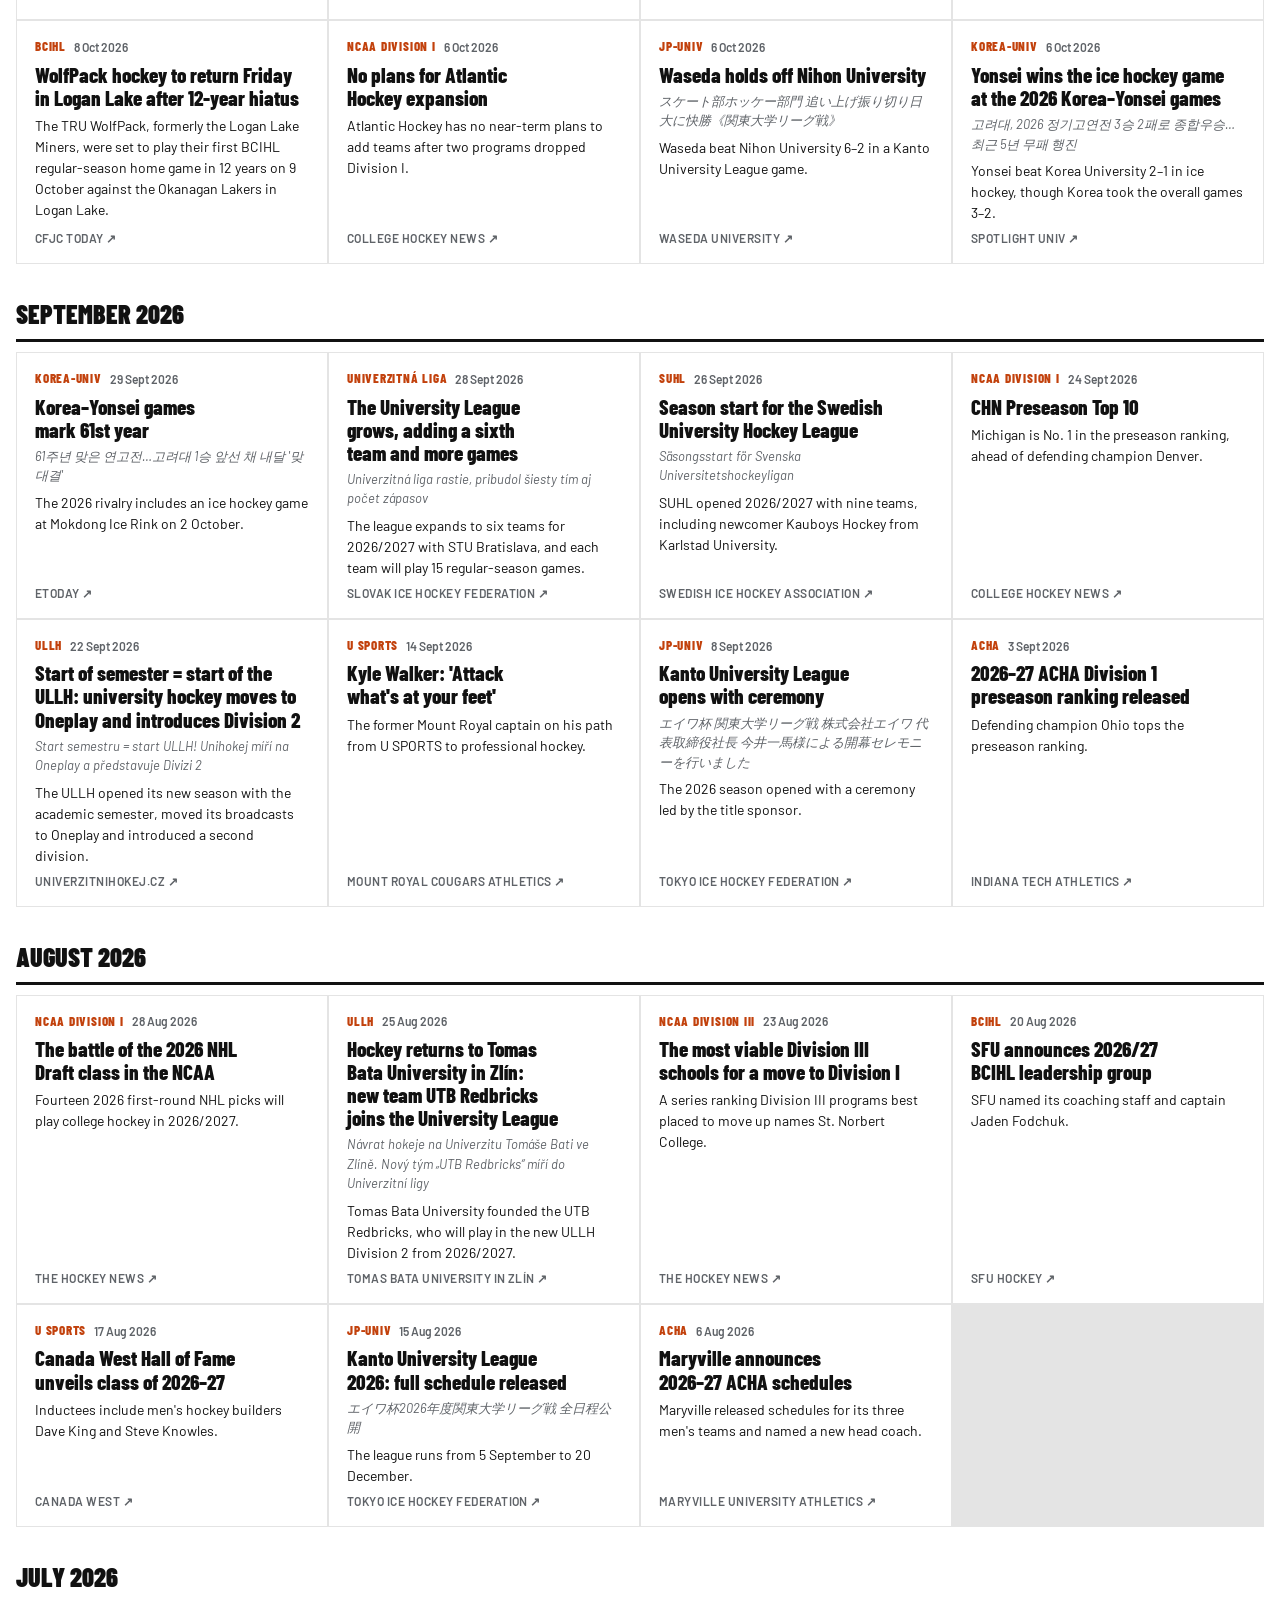
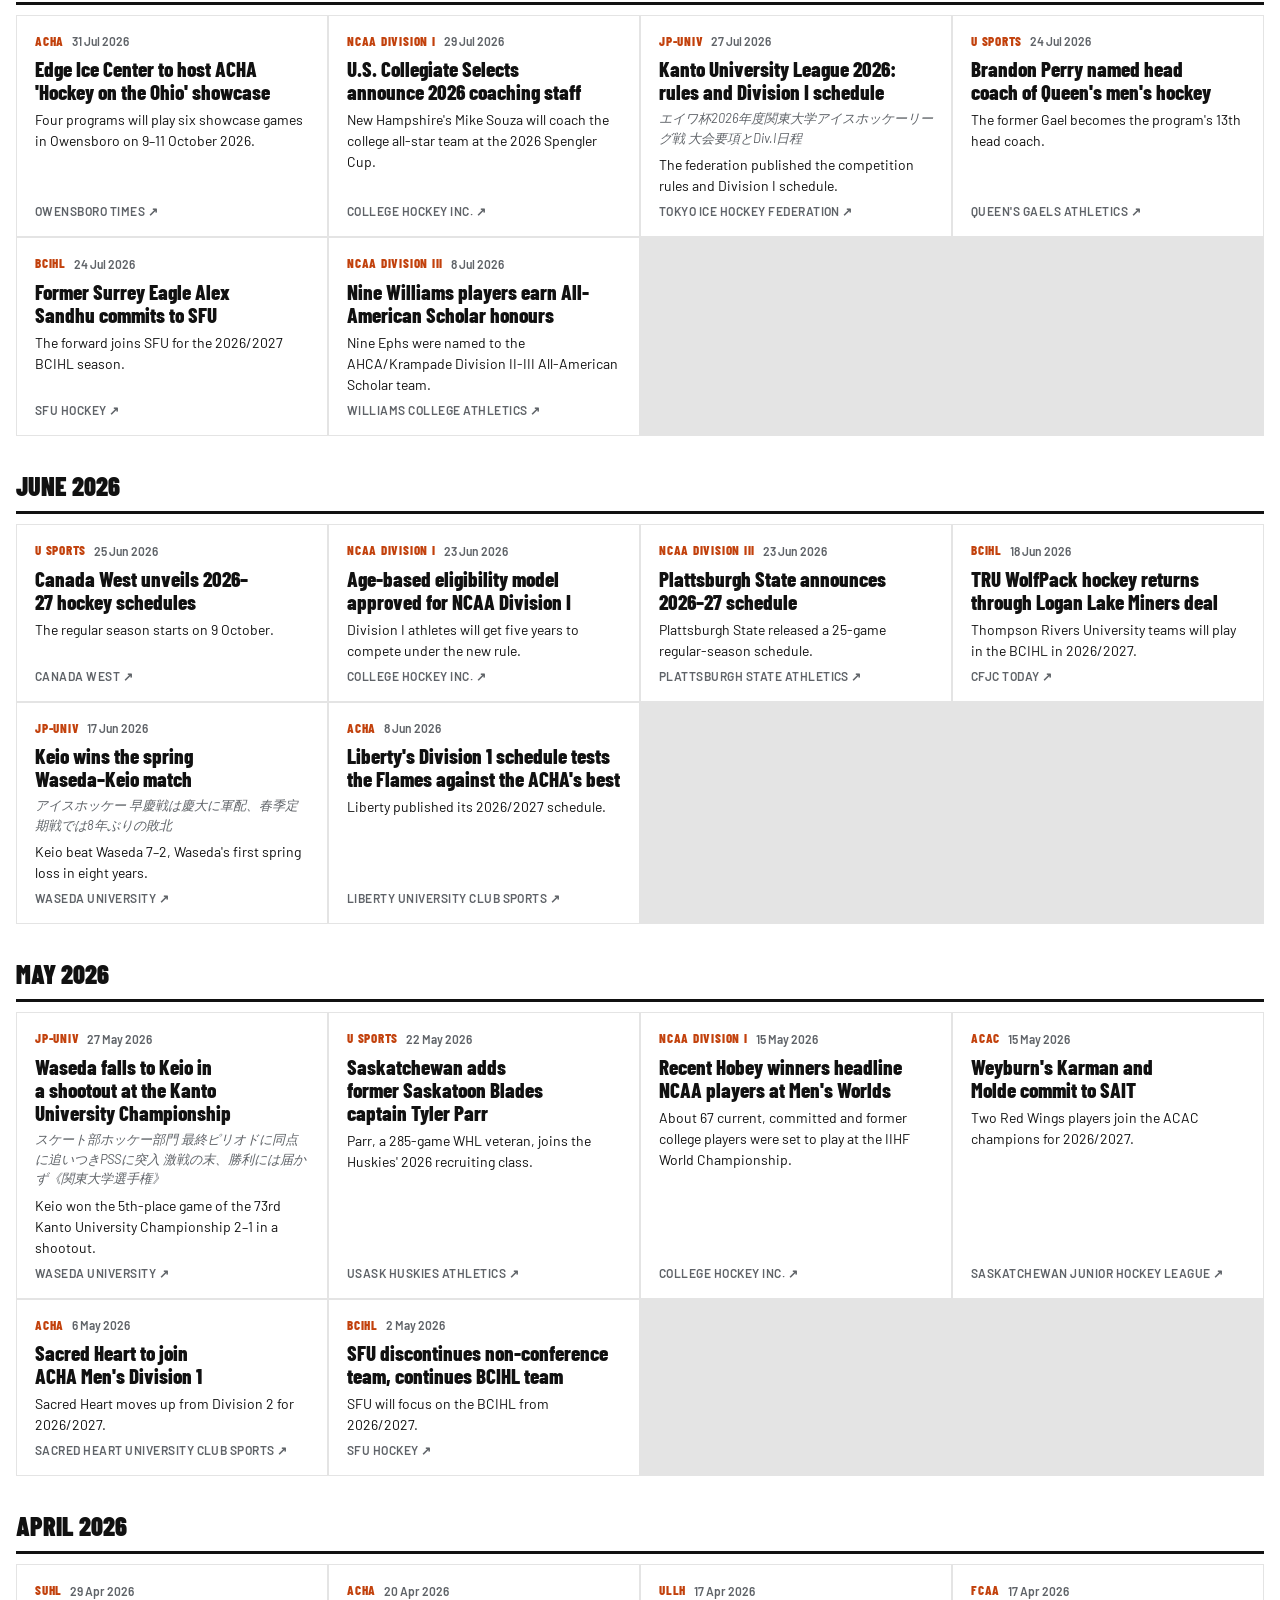
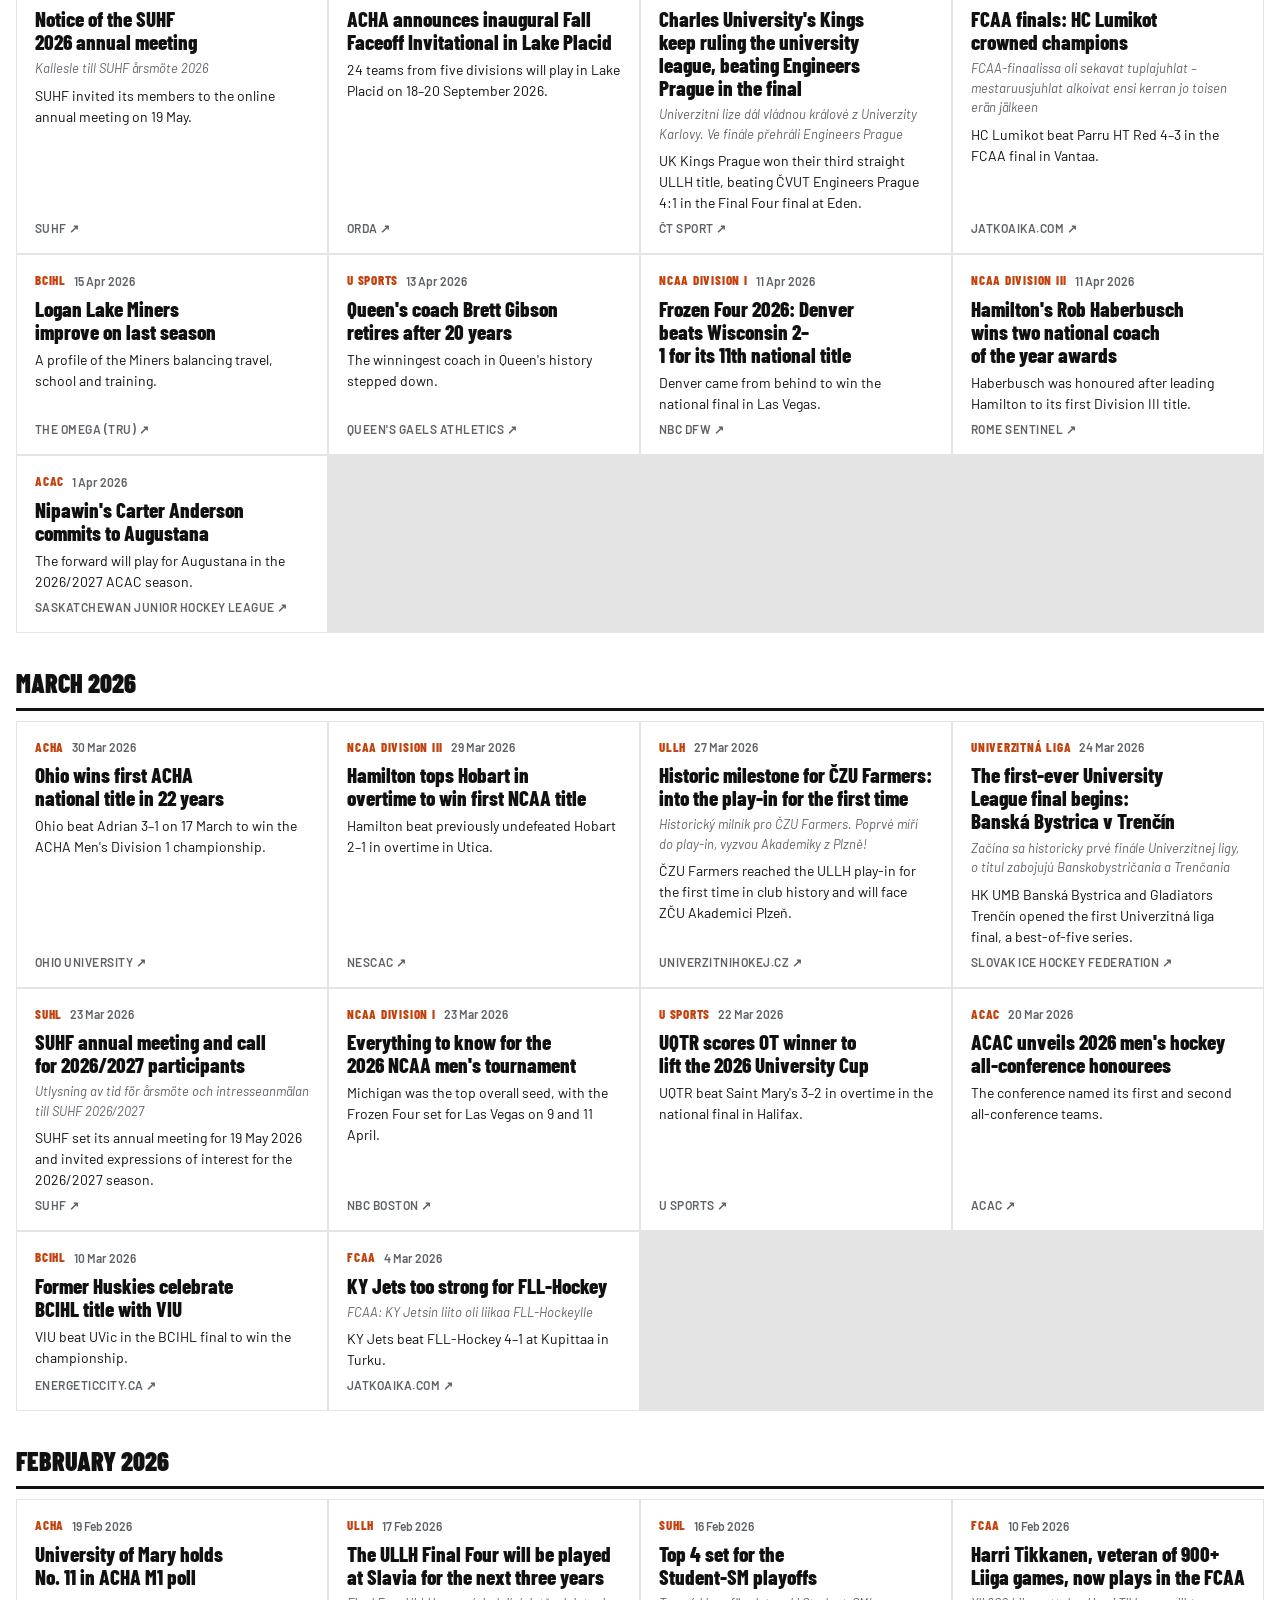
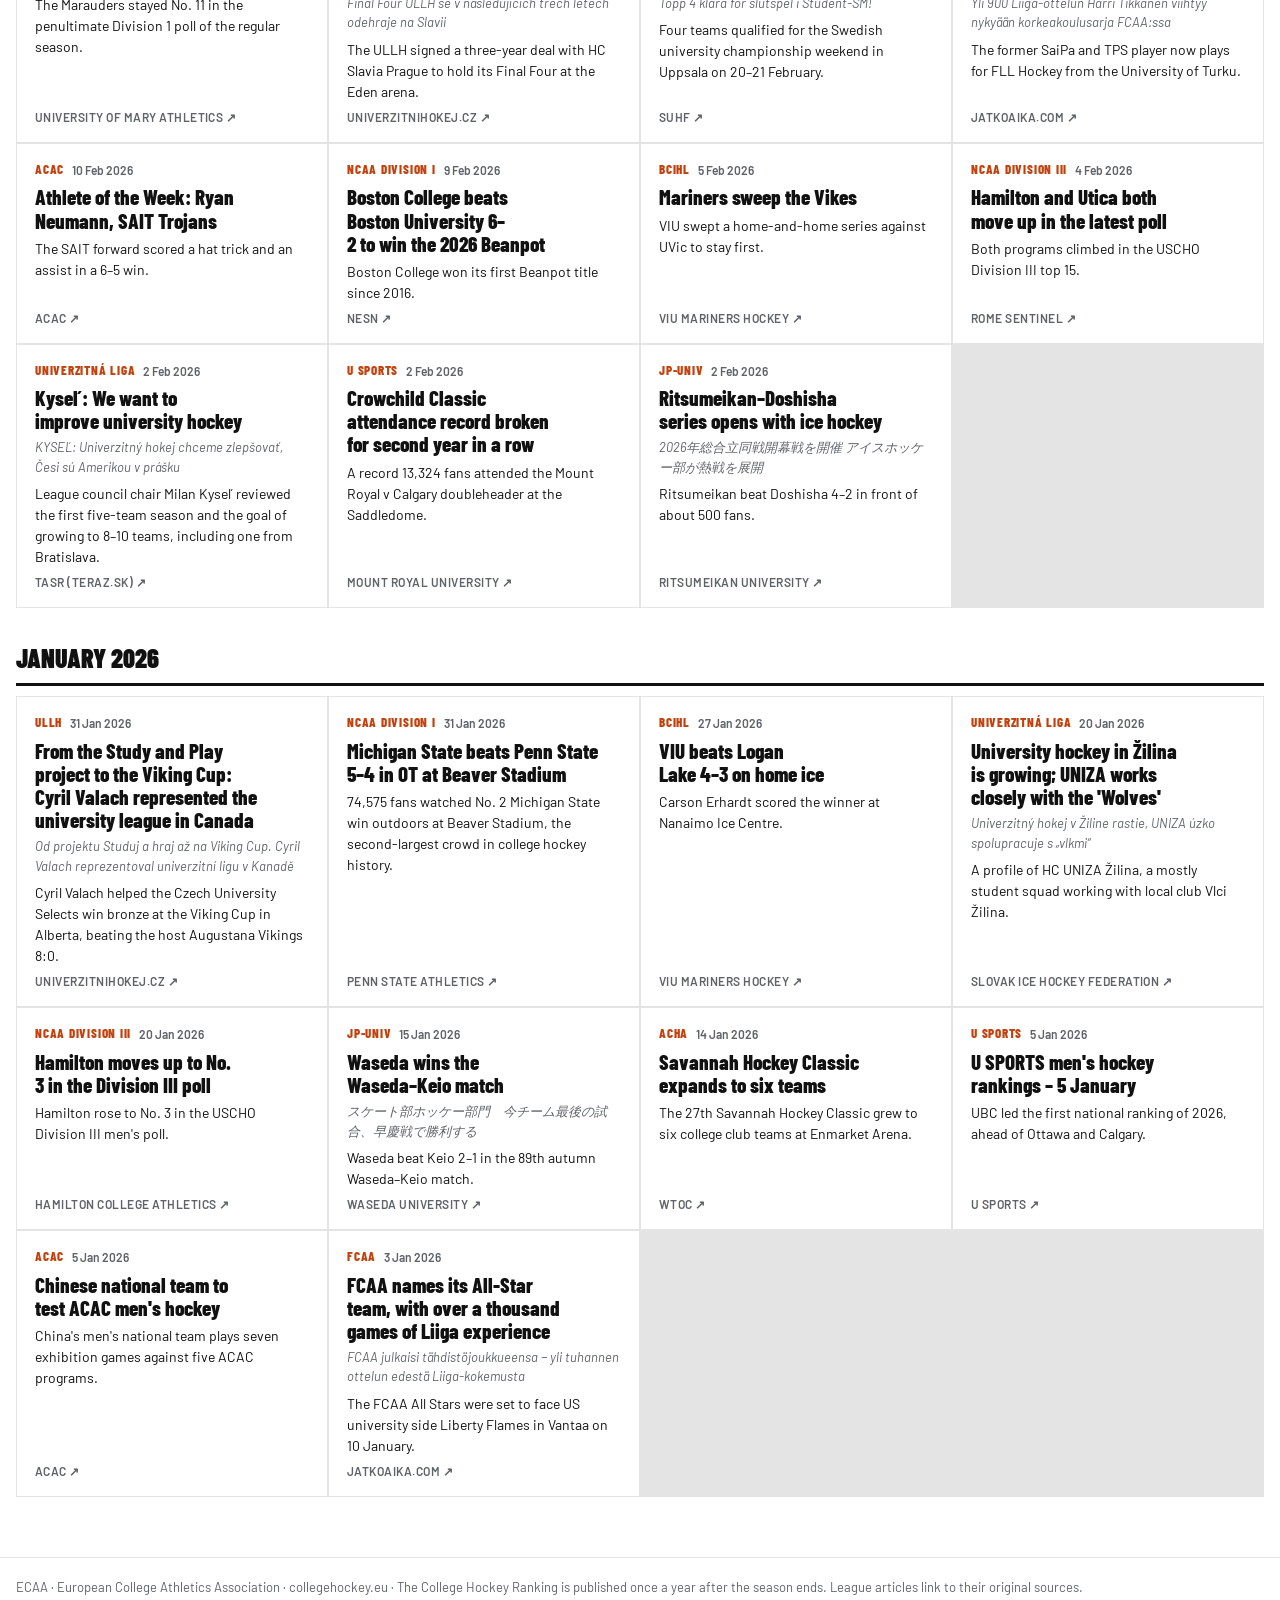
==== commit c3d07bb9: "Herna: Director of Fan Experience & Game Presentation Co-Authored-By: Claude Opus 5.5 <noreply@anthr" ====
--- a/news/index.html
+++ b/news/index.html
@@ -12,7 +12,7 @@
 <link rel="preconnect" href="https://fonts.googleapis.com">
 <link rel="preconnect" href="https://fonts.gstatic.com" crossorigin>
 <link rel="stylesheet" href="https://fonts.googleapis.com/css2?family=Barlow+Condensed:wght@500;600;700;800;900&family=Barlow:wght@400;500;600;700&display=swap">
-<link rel="stylesheet" href="../assets/styles.css?v=20261110k">
+<link rel="stylesheet" href="../assets/styles.css?v=20261110m">
 </head>
 <body>
 <div class="sitebar">
@@ -38,7 +38,7 @@
 </main>
 <footer class="wrap">ECAA · European College Athletics Association · collegehockey.eu · The College Hockey Ranking is published once a year after the season ends. League articles link to their original sources.</footer>
 
-<script src="../data/news.js?v=20261110k"></script>
-<script src="../assets/news.js?v=20261110k"></script>
+<script src="../data/news.js?v=20261110m"></script>
+<script src="../assets/news.js?v=20261110m"></script>
 </body>
 </html>
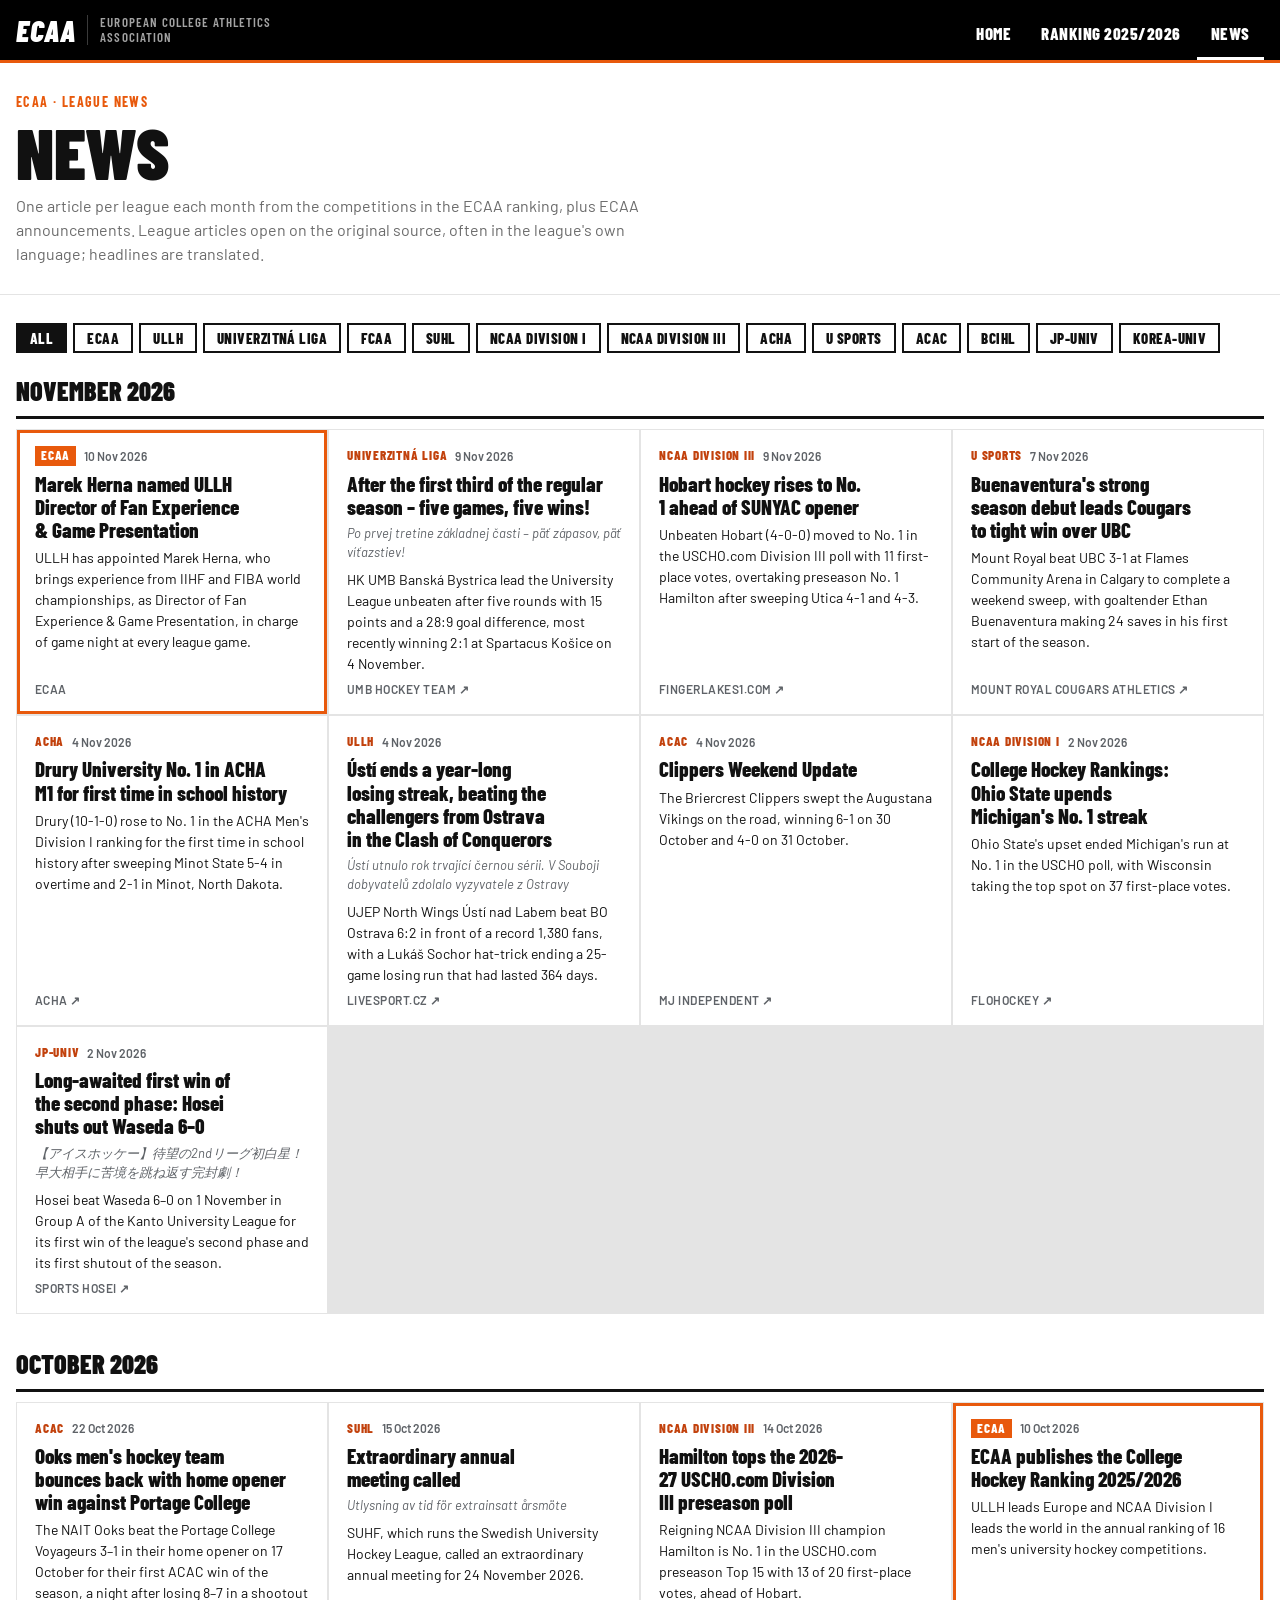
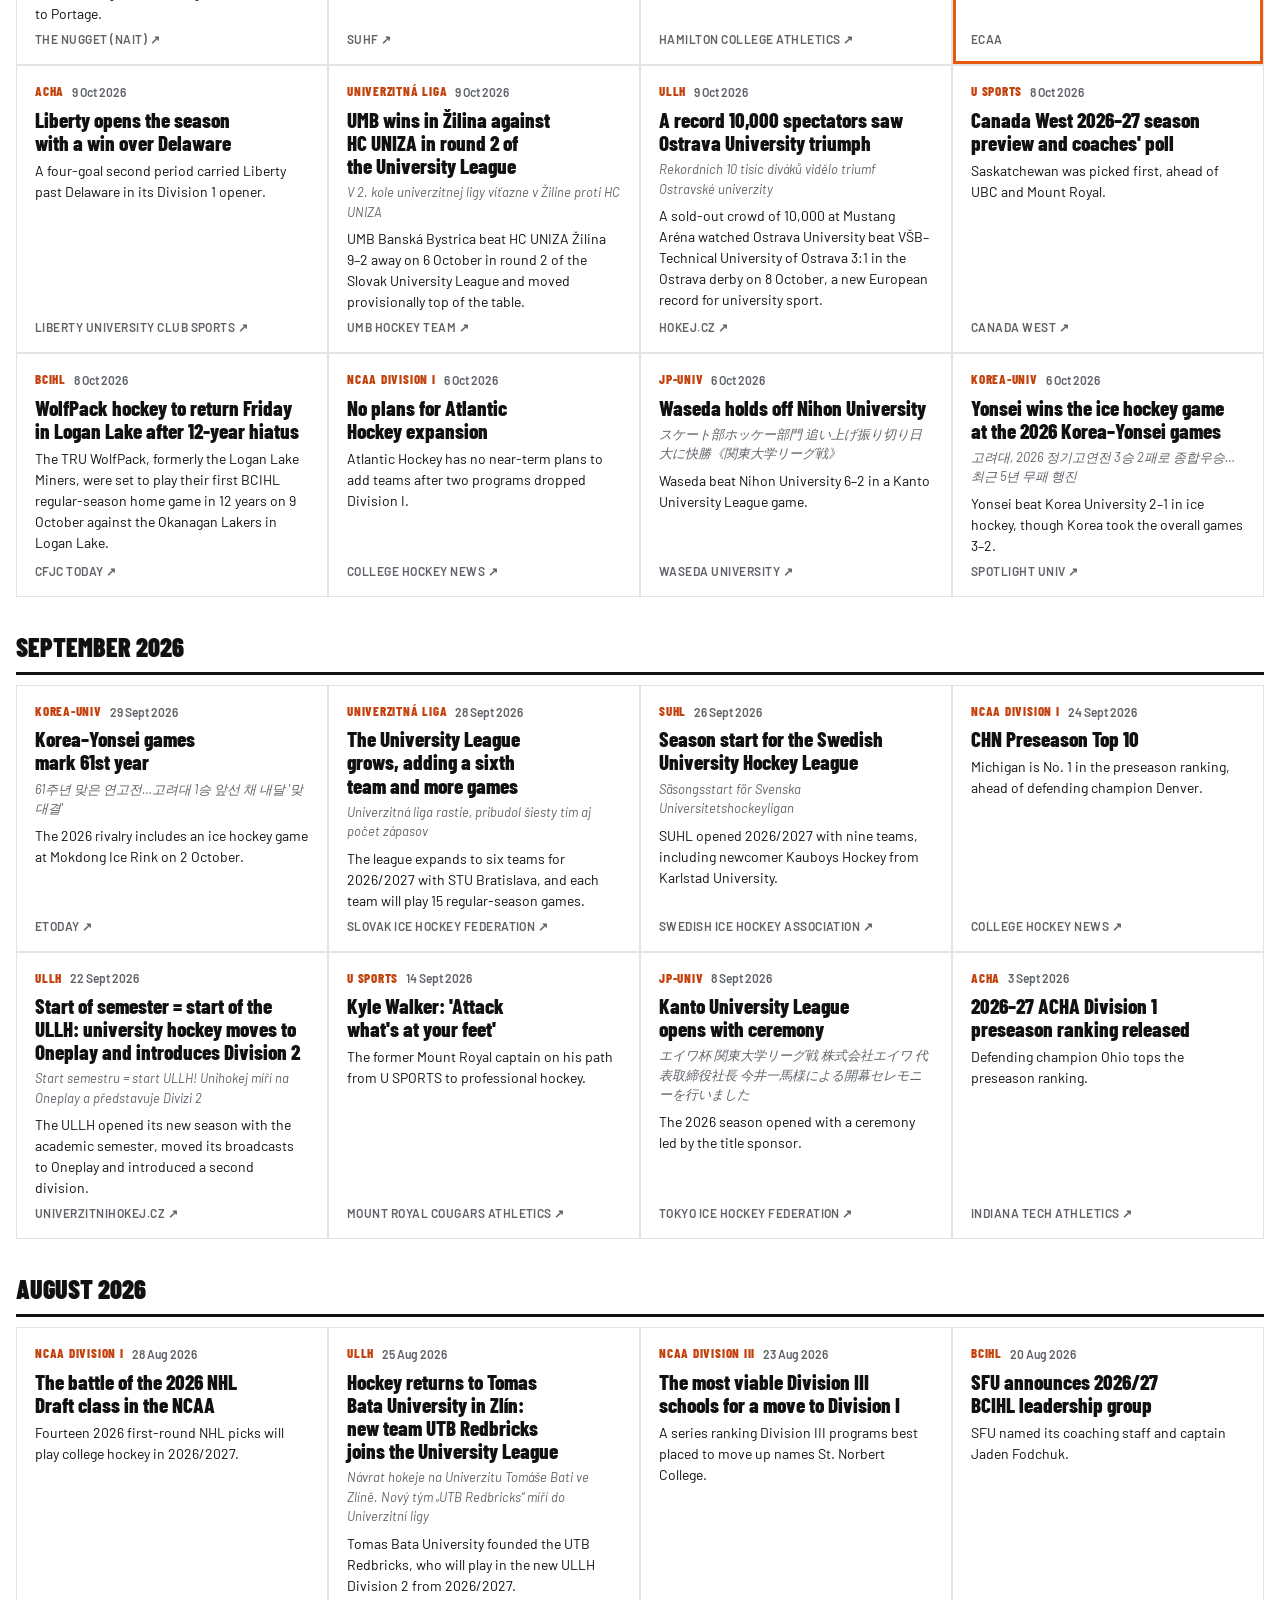
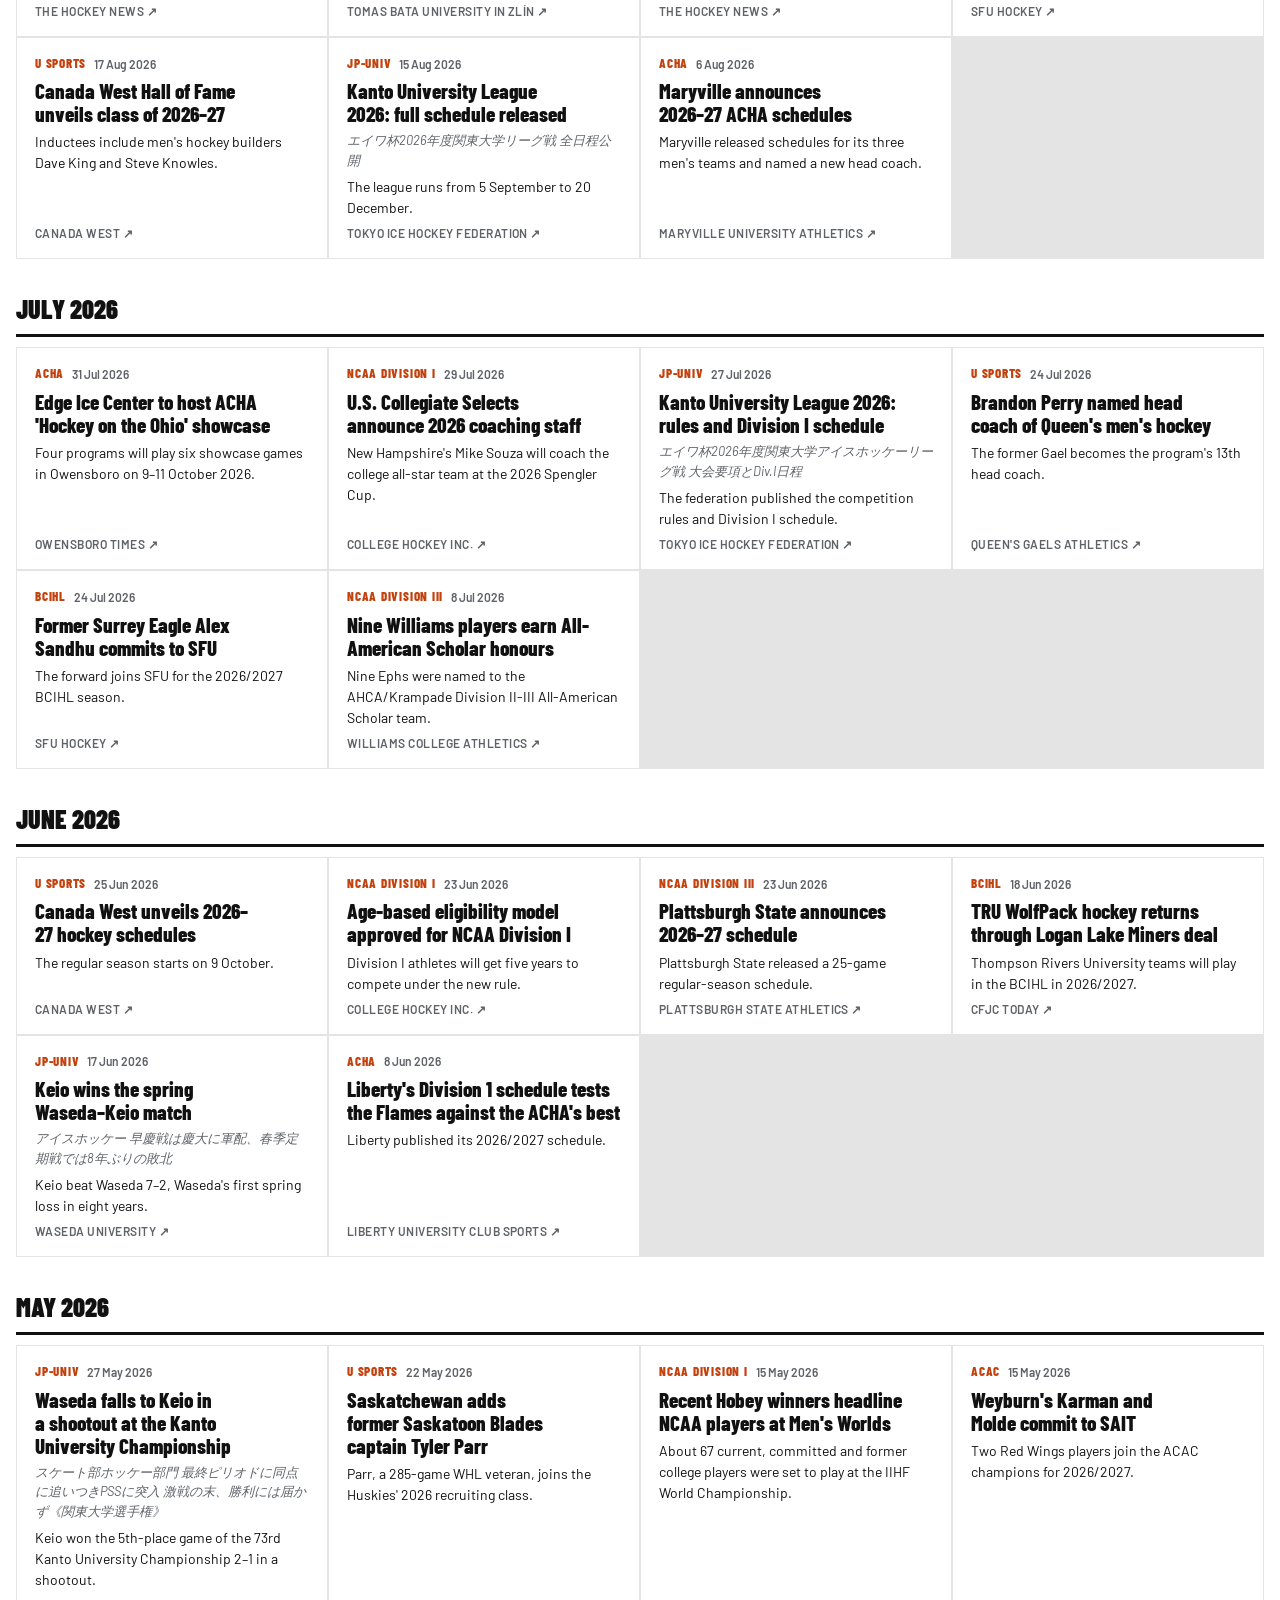
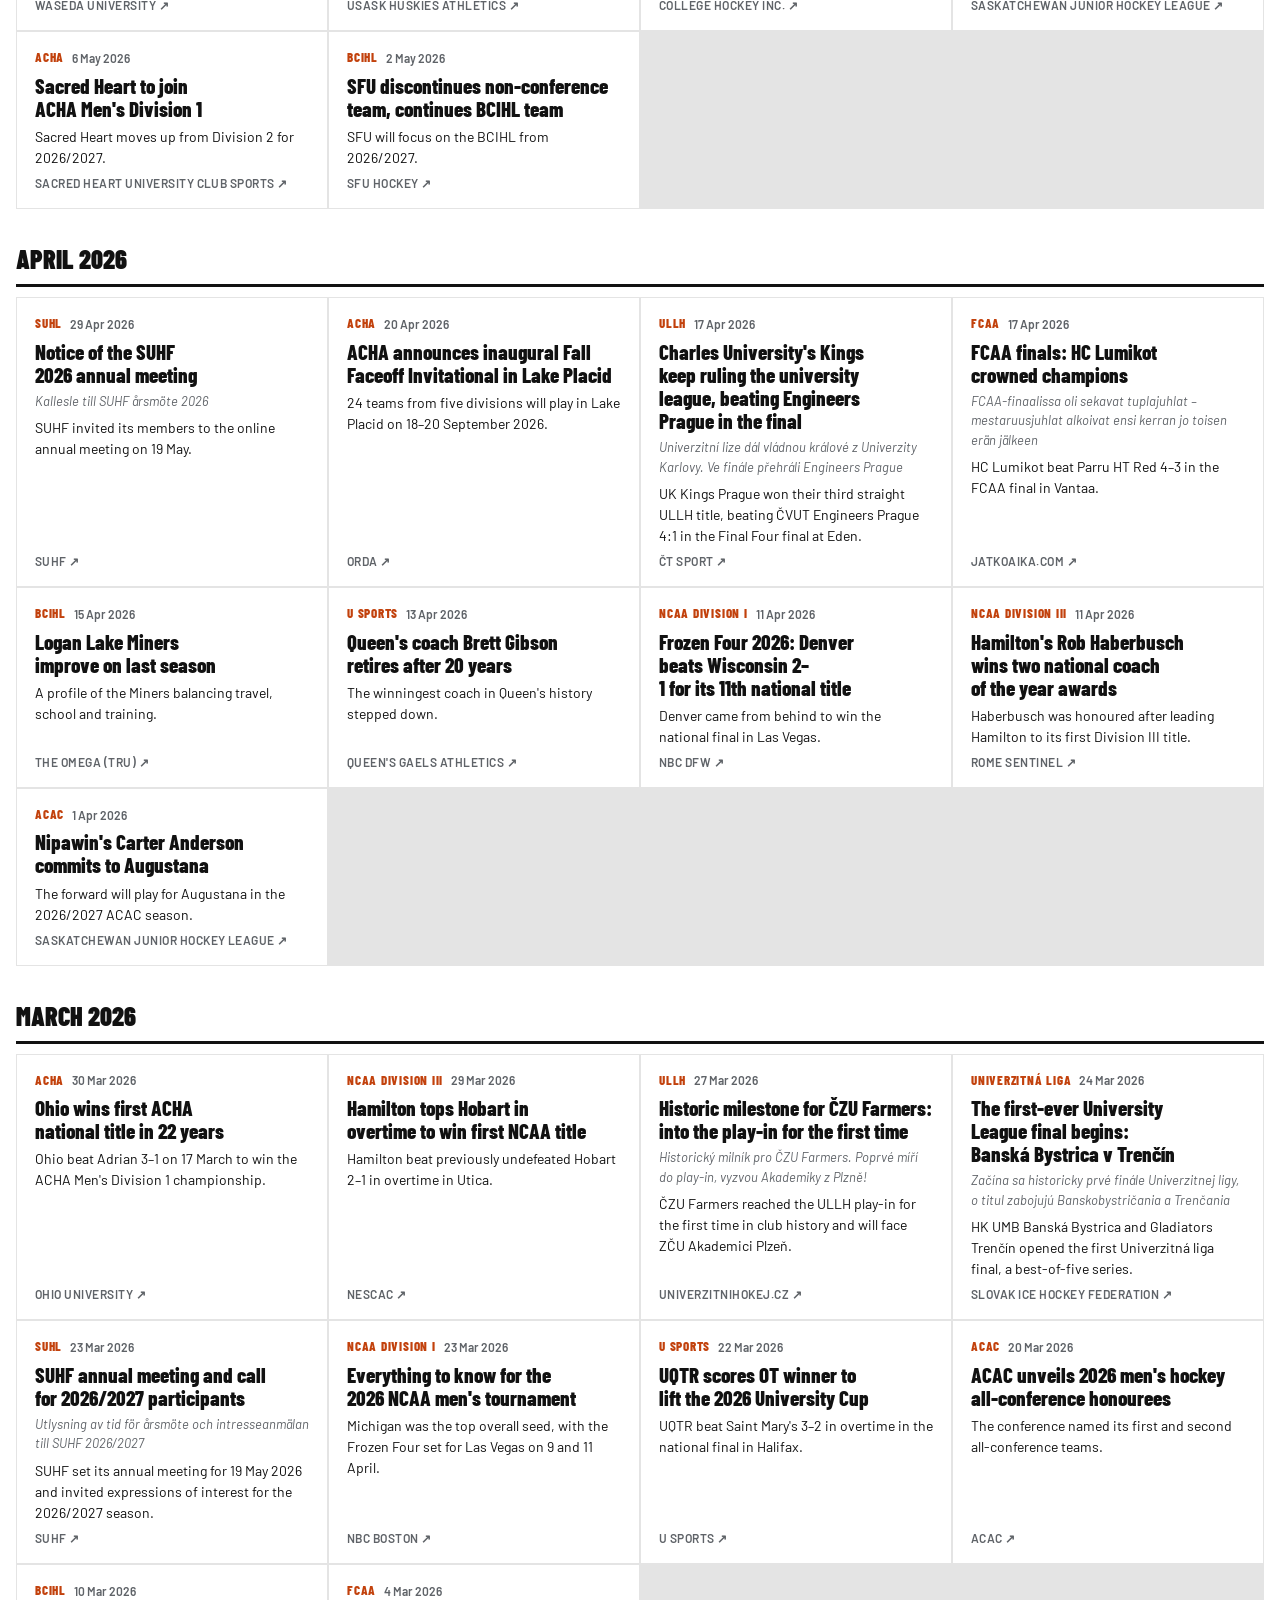
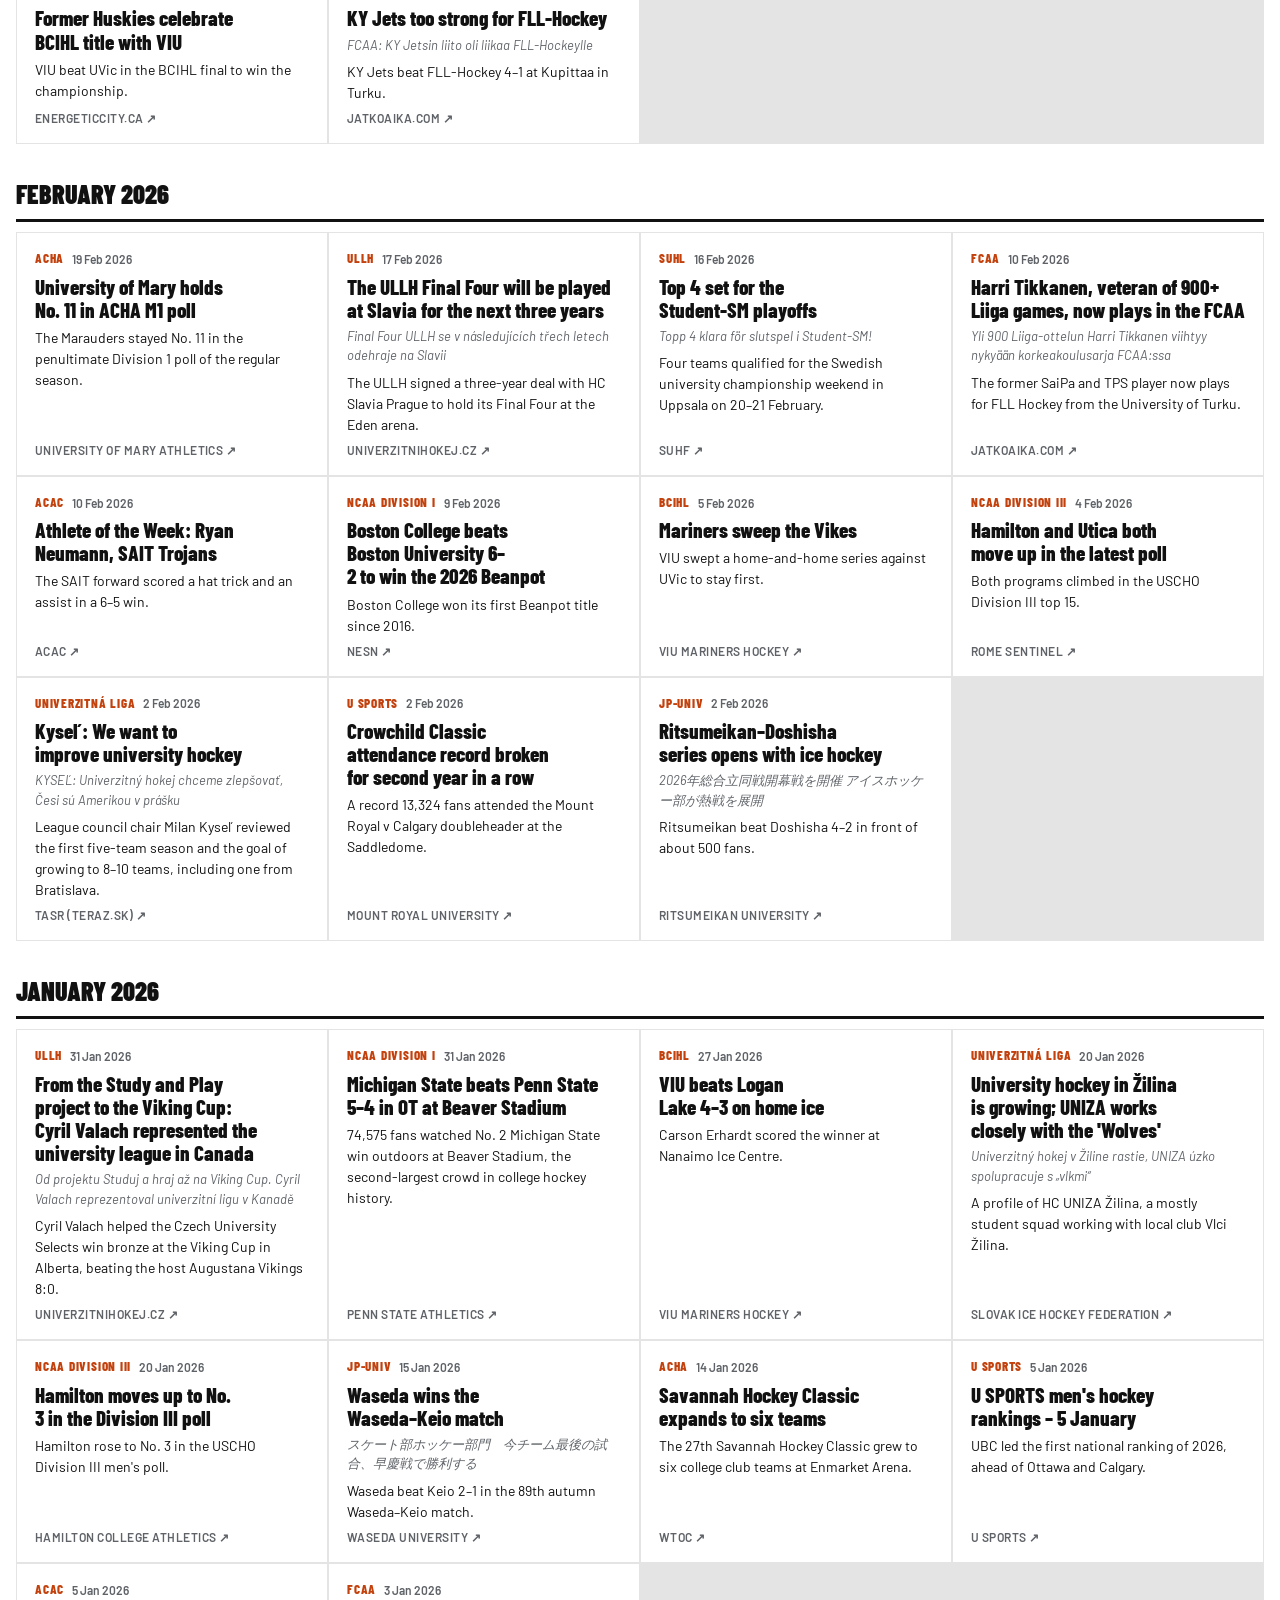
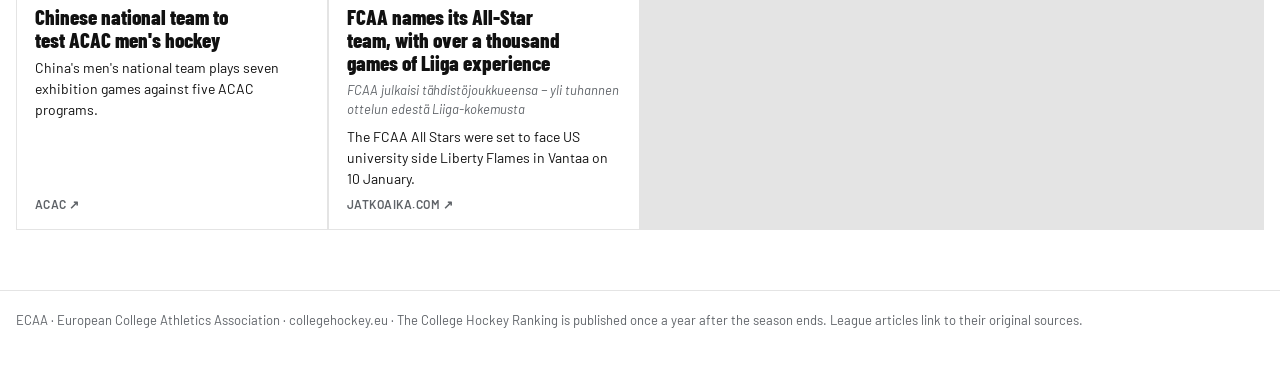
==== commit 44edb123: "News: week of 2026-11-16 Co-Authored-By: Claude Opus 5.5 <noreply@anthropic.com> Claude-Session: htt" ====
--- a/news/index.html
+++ b/news/index.html
@@ -12,7 +12,7 @@
 <link rel="preconnect" href="https://fonts.googleapis.com">
 <link rel="preconnect" href="https://fonts.gstatic.com" crossorigin>
 <link rel="stylesheet" href="https://fonts.googleapis.com/css2?family=Barlow+Condensed:wght@500;600;700;800;900&family=Barlow:wght@400;500;600;700&display=swap">
-<link rel="stylesheet" href="../assets/styles.css?v=20261110m">
+<link rel="stylesheet" href="../assets/styles.css?v=20261116">
 </head>
 <body>
 <div class="sitebar">
@@ -38,7 +38,7 @@
 </main>
 <footer class="wrap">ECAA · European College Athletics Association · collegehockey.eu · The College Hockey Ranking is published once a year after the season ends. League articles link to their original sources.</footer>
 
-<script src="../data/news.js?v=20261110m"></script>
-<script src="../assets/news.js?v=20261110m"></script>
+<script src="../data/news.js?v=20261116"></script>
+<script src="../assets/news.js?v=20261116"></script>
 </body>
 </html>
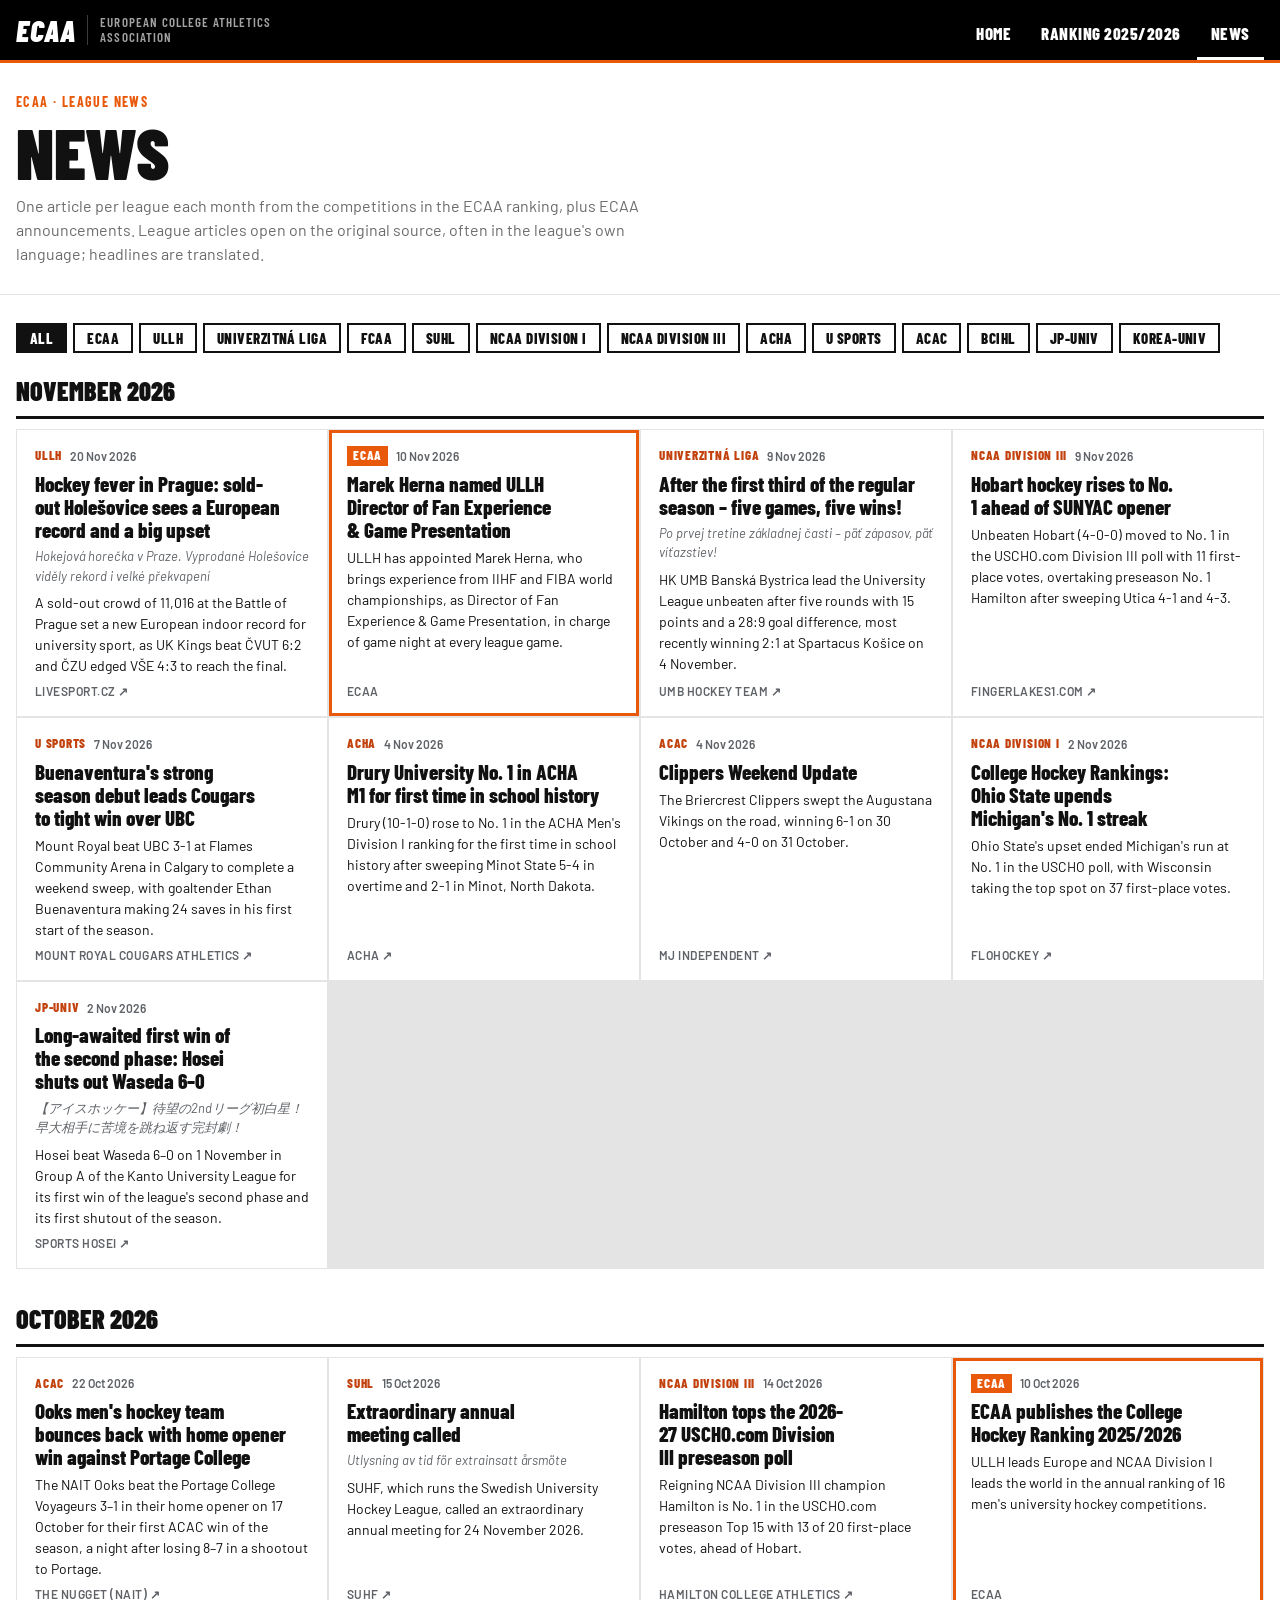
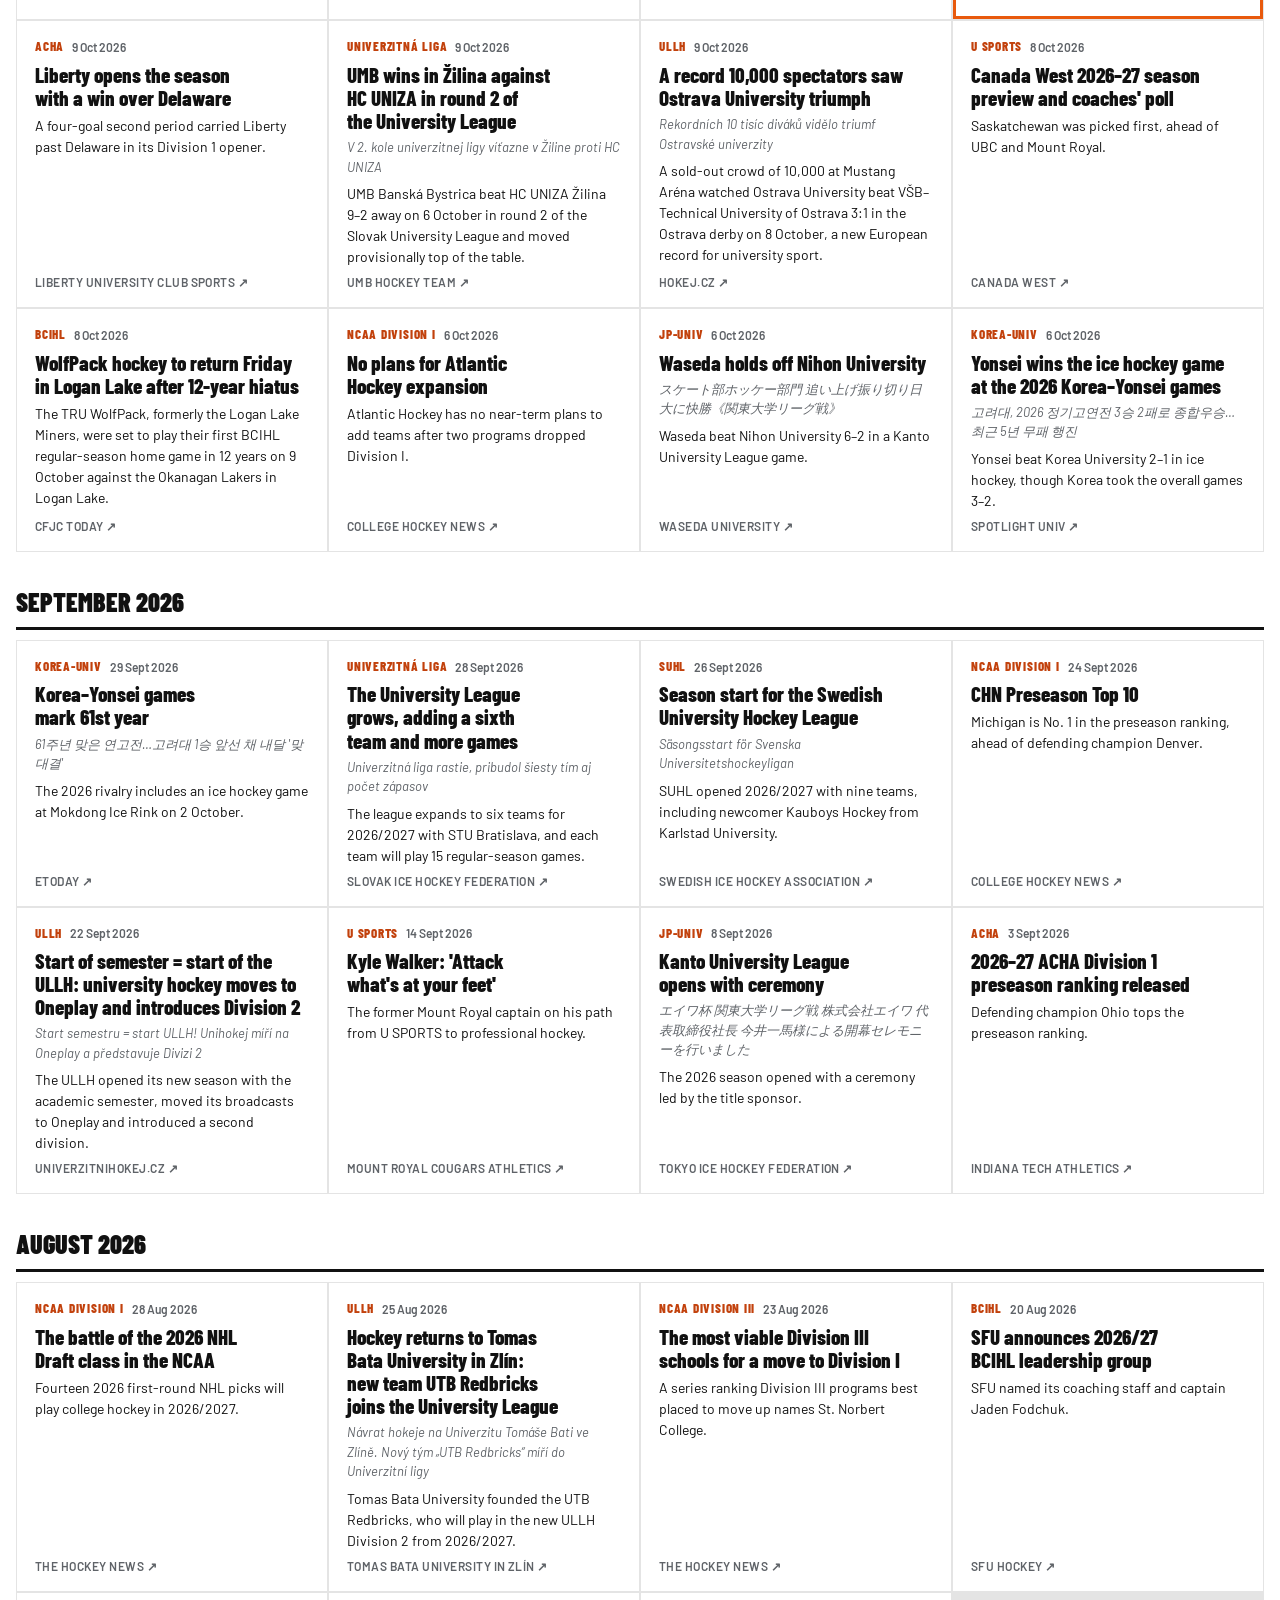
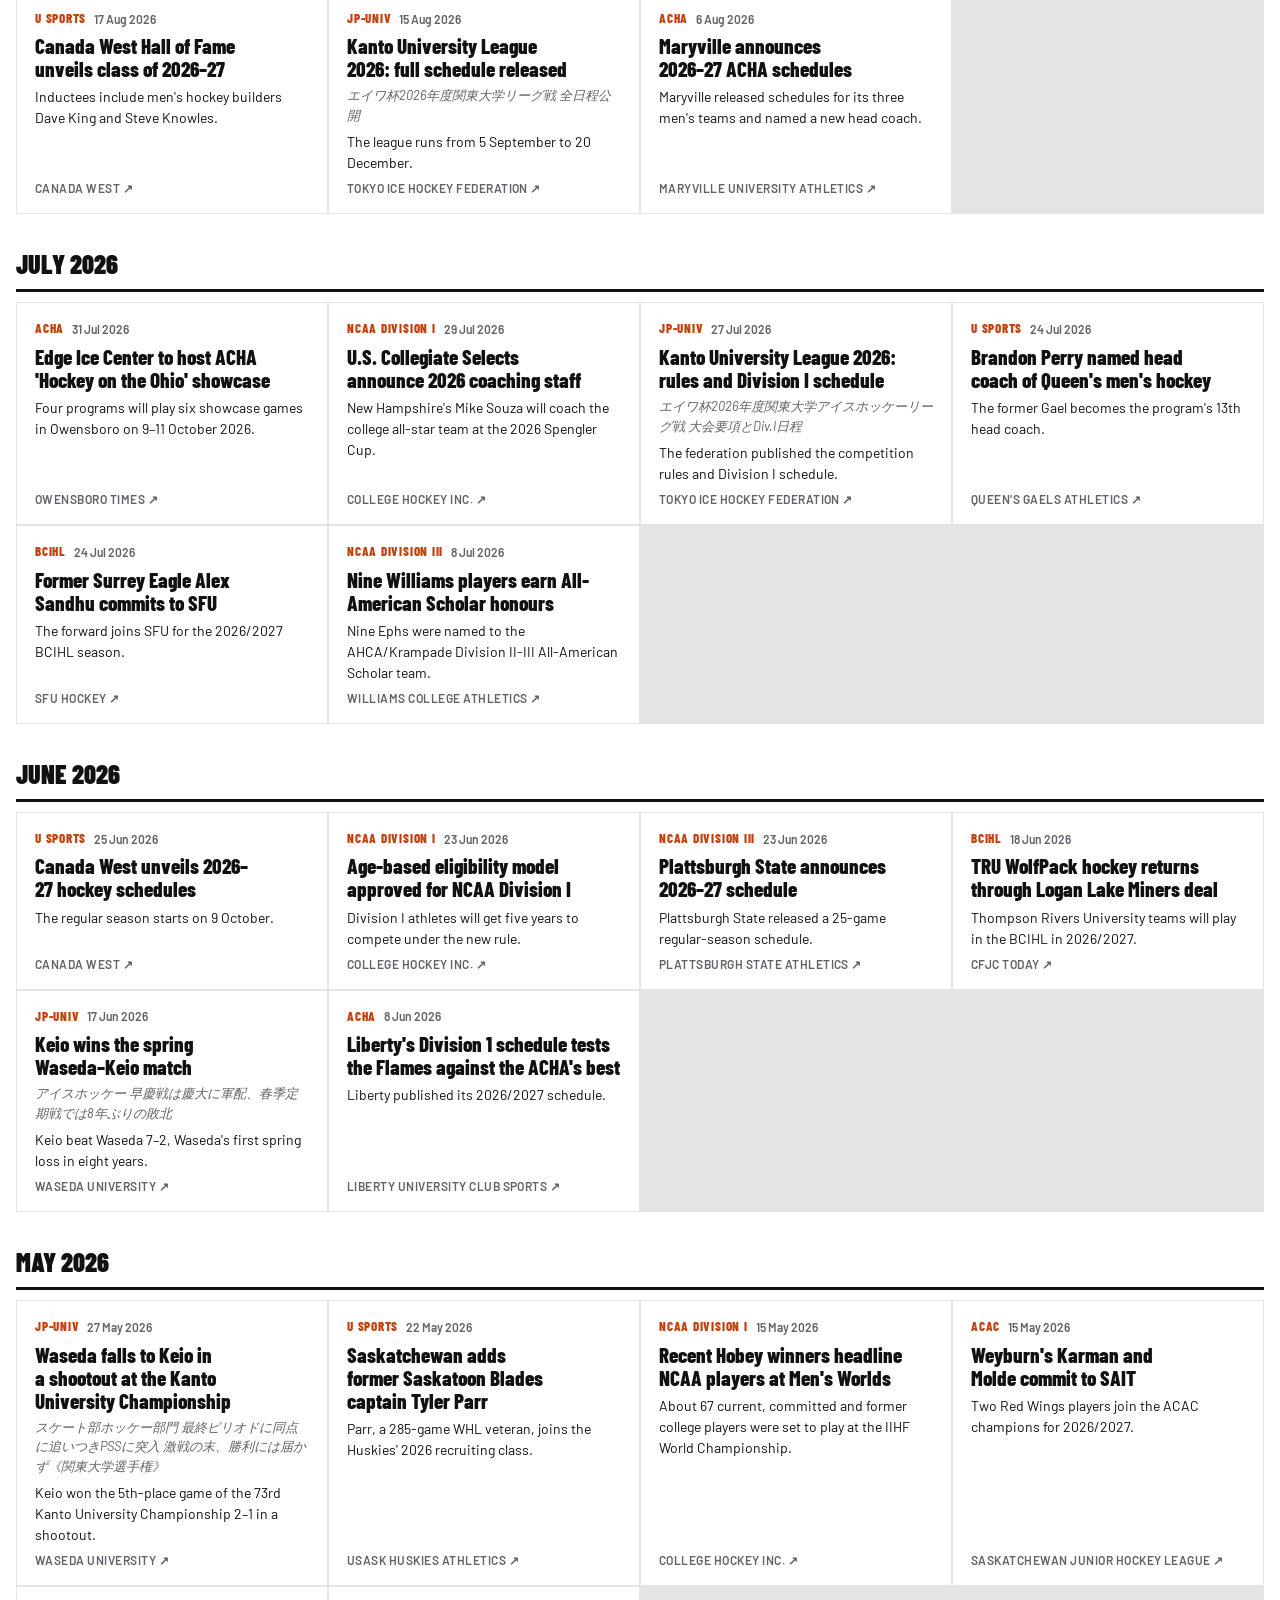
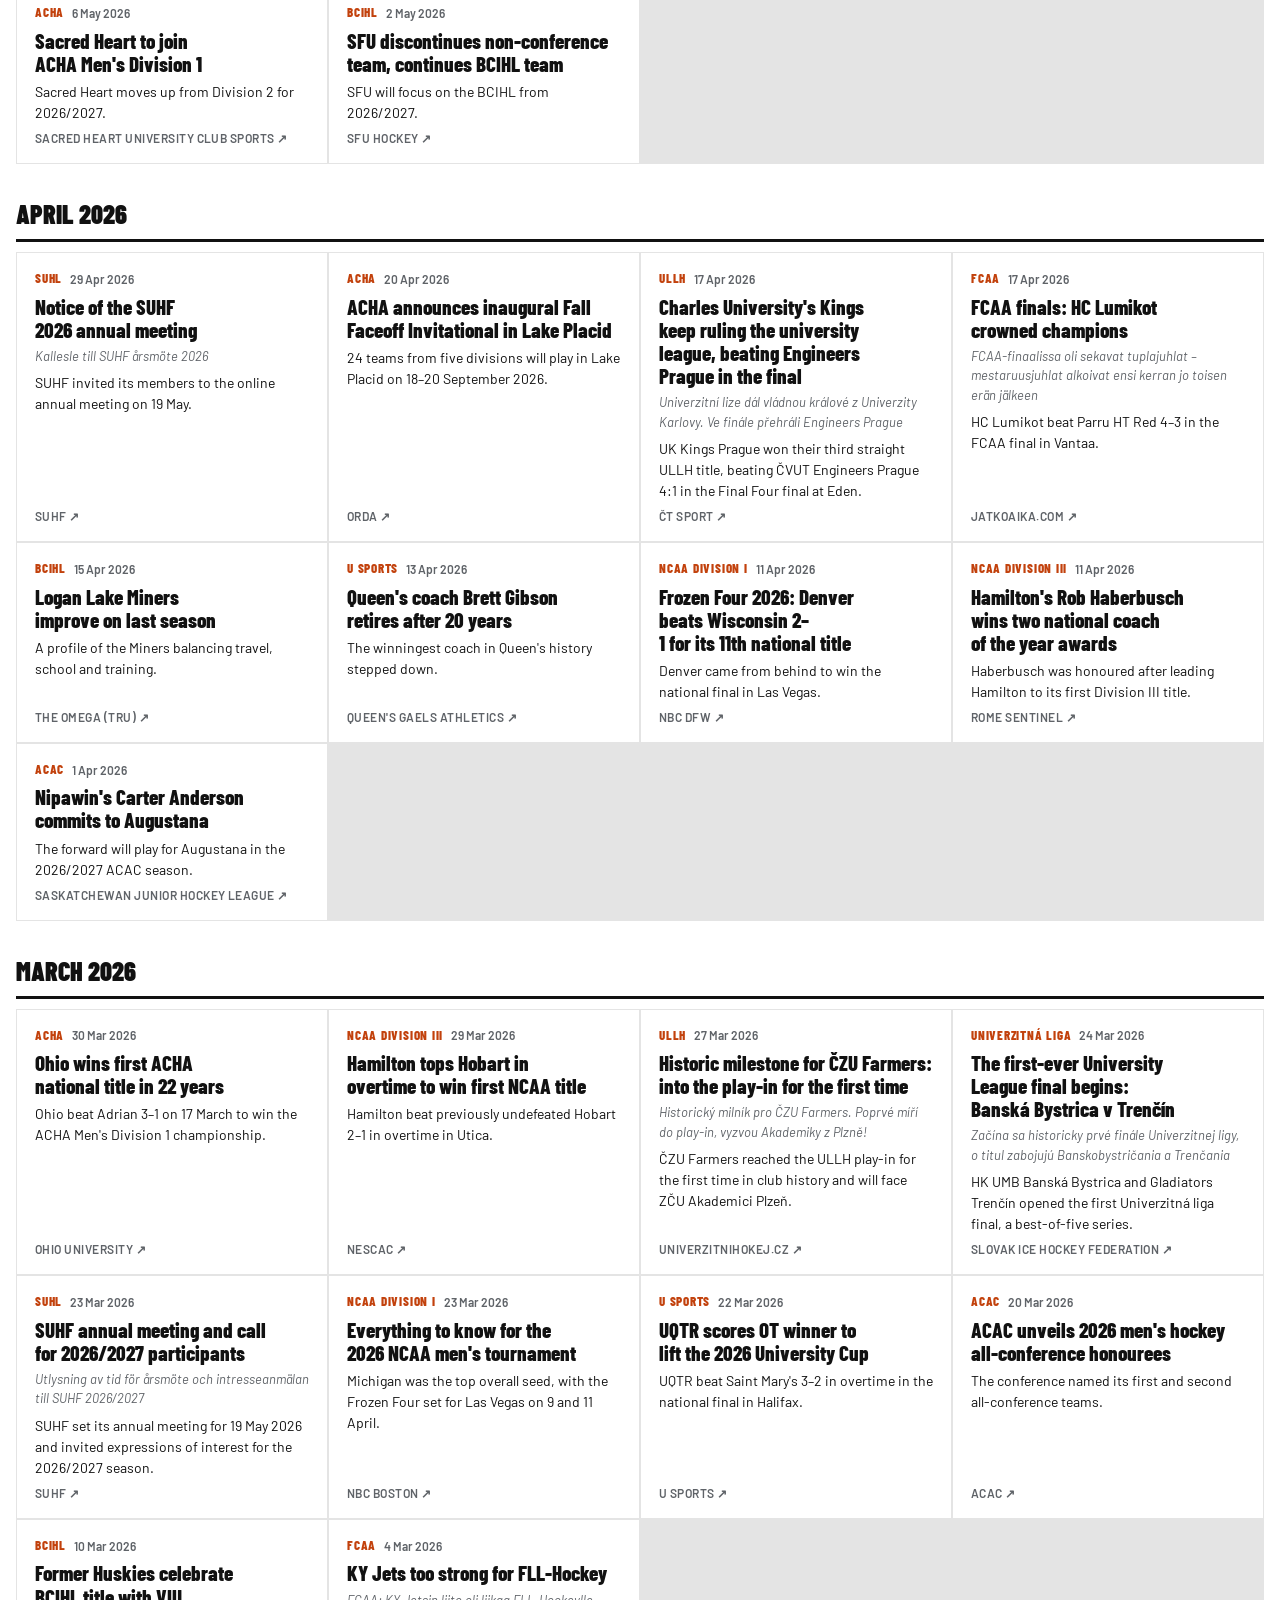
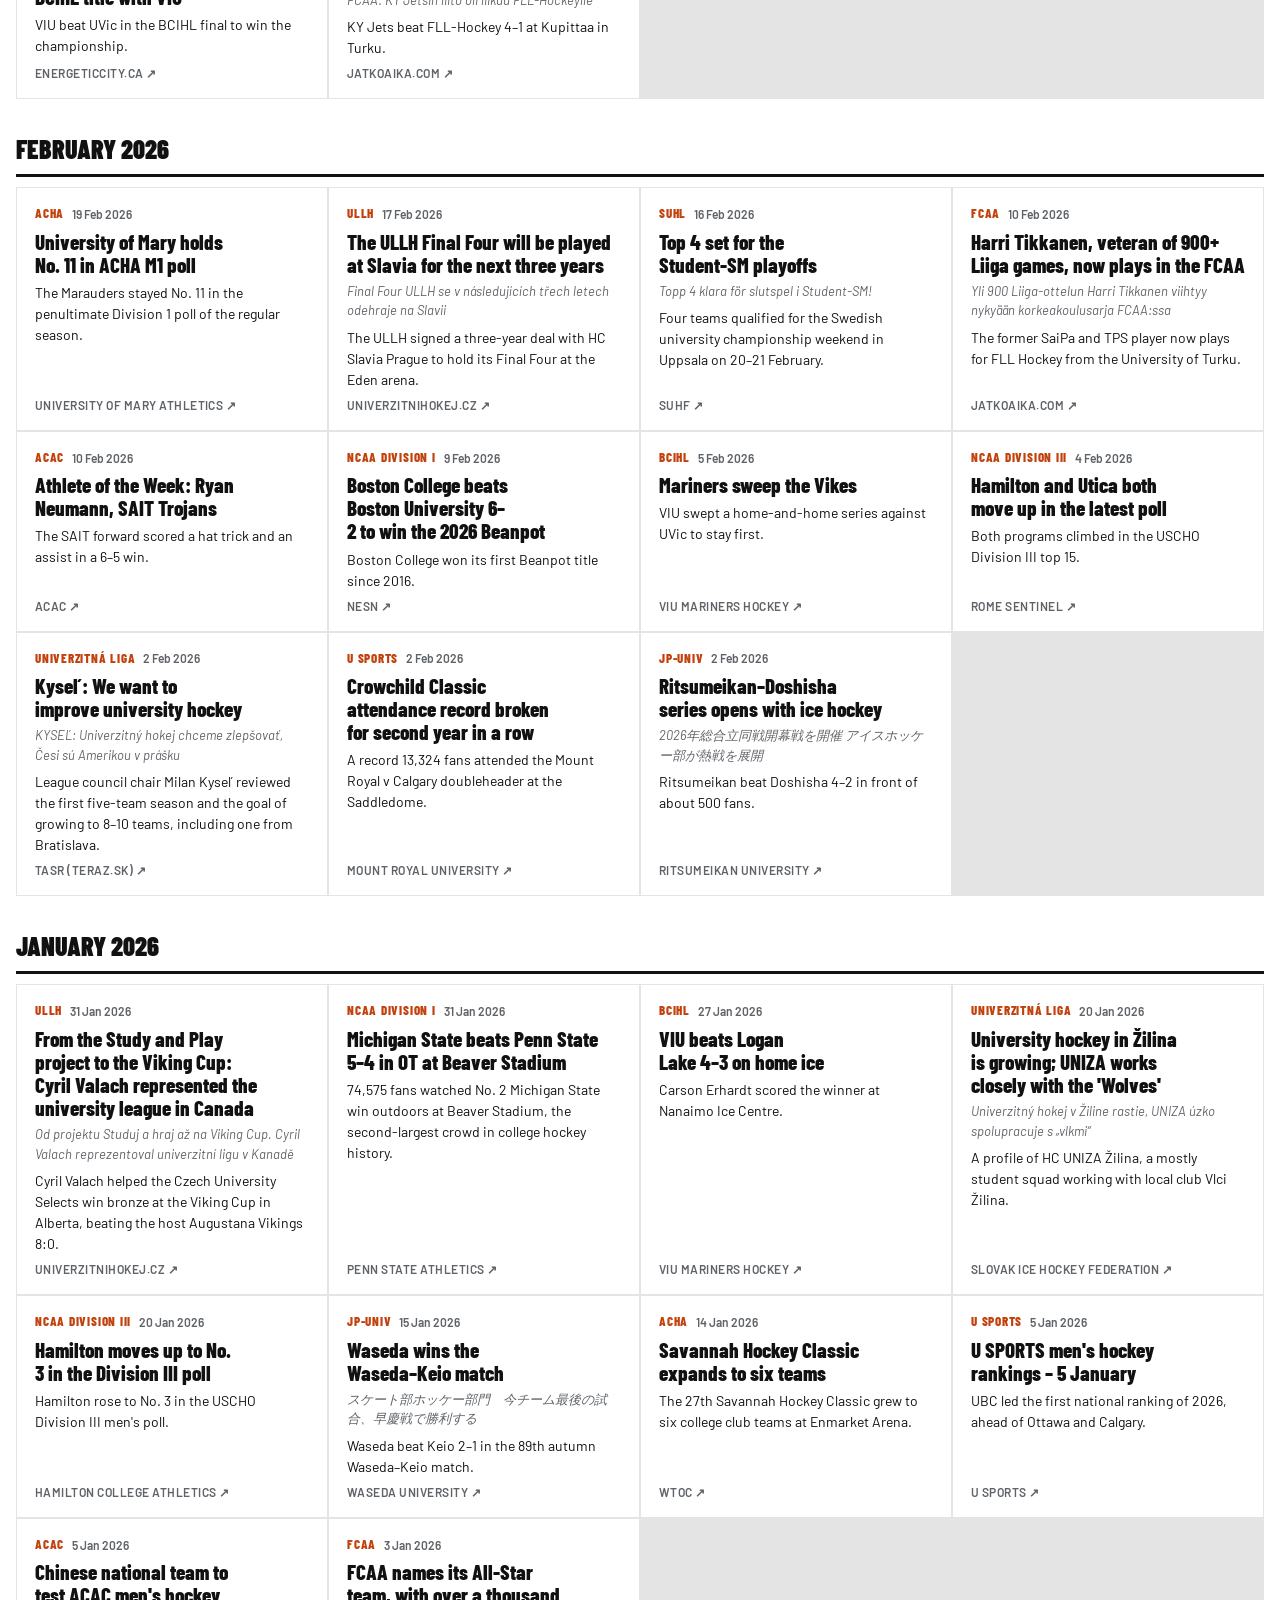
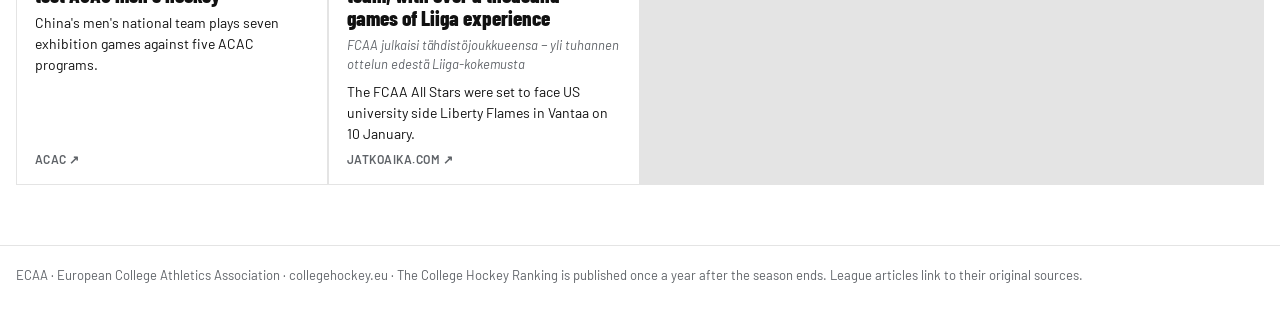
==== commit aa7e4266: "New European record: 11,016 at Battle of Prague Co-Authored-By: Claude Opus 5.5 <noreply@anthropic.c" ====
--- a/news/index.html
+++ b/news/index.html
@@ -12,7 +12,7 @@
 <link rel="preconnect" href="https://fonts.googleapis.com">
 <link rel="preconnect" href="https://fonts.gstatic.com" crossorigin>
 <link rel="stylesheet" href="https://fonts.googleapis.com/css2?family=Barlow+Condensed:wght@500;600;700;800;900&family=Barlow:wght@400;500;600;700&display=swap">
-<link rel="stylesheet" href="../assets/styles.css?v=20261116">
+<link rel="stylesheet" href="../assets/styles.css?v=20261121a">
 </head>
 <body>
 <div class="sitebar">
@@ -38,7 +38,7 @@
 </main>
 <footer class="wrap">ECAA · European College Athletics Association · collegehockey.eu · The College Hockey Ranking is published once a year after the season ends. League articles link to their original sources.</footer>
 
-<script src="../data/news.js?v=20261116"></script>
-<script src="../assets/news.js?v=20261116"></script>
+<script src="../data/news.js?v=20261121a"></script>
+<script src="../assets/news.js?v=20261121a"></script>
 </body>
 </html>
